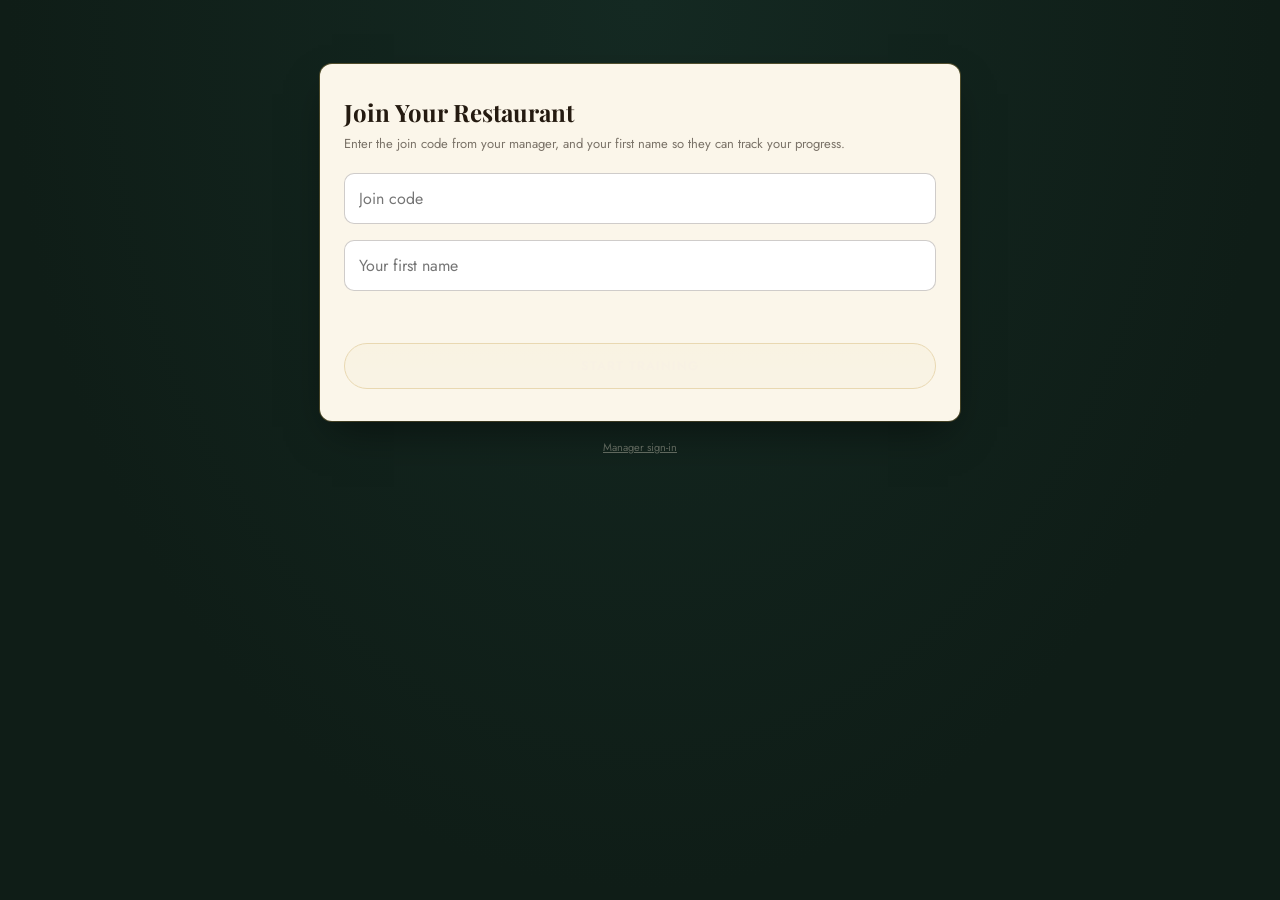
==== index.html @ 8bf5878a "Password reset flow + guide update Co-Authored-By: Claude Opus 5 <noreply@anthropic.com>" ====
<!DOCTYPE html>
<html lang="en">
<head>
<meta charset="UTF-8">
<meta name="viewport" content="width=device-width, initial-scale=1, viewport-fit=cover">
<meta name="apple-mobile-web-app-capable" content="yes">
<meta name="apple-mobile-web-app-status-bar-style" content="black-translucent">
<meta name="theme-color" content="#0f1d17">
<title>Bar Exam — Restaurant Training</title>
<link rel="stylesheet" href="css/app.css">
</head>
<body>

<div class="wrap">

  <!-- ============ JOIN ============ -->
  <div class="screen" id="screenJoin">
    <div style="padding-top:40px;">
      <div class="name-card">
        <h2>Join Your Restaurant</h2>
        <p>Enter the join code from your manager, and your first name so they can track your progress.</p>
        <div class="name-input-wrap">
          <input type="text" id="joinCodeInput" placeholder="Join code" maxlength="12" autocomplete="off" autocapitalize="characters" spellcheck="false">
        </div>
        <div class="name-input-wrap">
          <input type="text" id="joinNameInput" placeholder="Your first name" maxlength="30" autocomplete="off" autocapitalize="words">
        </div>
        <p class="mgr-err" id="joinErr" style="text-align:left;"></p>
        <button class="primary" id="joinBtn" style="width:100%;" disabled>Start Training</button>
      </div>
      <footer class="note" style="margin-top:18px;"><a href="#" id="mgrJoinTrigger" style="color:inherit;">Manager sign-in</a></footer>
    </div>
  </div>

  <!-- ============ PACK SELECT ============ -->
  <div class="screen" id="screenPacks">
    <header class="top">
      <p class="eyebrow">Staff Training</p>
      <h1>Pick Your Station</h1>
      <p class="sub" id="packsSub"></p>
    </header>
    <div id="offlineNote" style="display:none; margin:14px 0 0; padding:10px 14px; border:1px solid var(--line); border-radius:8px; font-size:12px; color:var(--ink); opacity:0.75; text-align:center;">
      Offline — showing content saved on this device. It may be out of date.
    </div>
    <hr class="deck-rule">
    <div id="packList"></div>
    <footer class="note" style="cursor:pointer;" id="mgrTrigger">Manager sign-in</footer>
    <footer class="note" style="margin-top:10px;"><a href="#" id="switchBtn" style="color:inherit;">Switch restaurant</a></footer>
  </div>

  <!-- ============ LEVEL SELECT ============ -->
  <div class="screen" id="screenLevels">
    <div class="quiz-top">
      <button class="back-btn" id="levelsBackBtn" aria-label="Back to packs">&#8592;</button>
      <div class="level-name" id="playerNameDisplay"></div>
      <div style="width:38px;"></div>
    </div>
    <header class="top">
      <p class="eyebrow" id="levelSelectEyebrow">Bar Exam</p>
      <h1 id="levelSelectTitle">Classic Cocktails</h1>
    </header>
    <hr class="deck-rule">
    <div id="levelList"></div>
  </div>

  <!-- ============ QUIZ SCREEN ============ -->
  <div class="screen" id="screenQuiz">
    <div class="quiz-top">
      <button class="back-btn" id="backBtn" aria-label="Back to levels">&#8592;</button>
      <div class="level-name" id="quizLevelName"></div>
      <div class="lives" id="livesDisplay"></div>
    </div>
    <div class="round-row">
      <span>Round <span id="roundNum">1</span> / <span id="roundTotal">8</span></span>
      <span id="scoreDisplay">Score: 0</span>
    </div>
    <div class="track"><div class="fill" id="roundFill"></div></div>

    <div class="quiz-card" id="quizCard"></div>
    <div id="answerArea"></div>

    <div id="feedbackZone"></div>
  </div>

  <!-- ============ LEVEL COMPLETE ============ -->
  <div class="screen" id="screenComplete">
    <div class="result-card">
      <h2>Level Complete</h2>
      <div class="stars" id="completeStars">★ ★ ★</div>
      <p id="completeText"></p>
      <div class="result-actions">
        <button class="ghost" id="completeToLevels">Level Select</button>
        <button class="primary" id="completeNext">Next Level</button>
      </div>
    </div>
  </div>

  <!-- ============ LEVEL FAILED ============ -->
  <div class="screen" id="screenFailed">
    <div class="result-card">
      <h2>Out of Lives</h2>
      <p>That round got away from you. Give the level another go.</p>
      <div class="result-actions">
        <button class="ghost" id="failedToLevels">Level Select</button>
        <button class="primary" id="failedRetry">Retry Level</button>
      </div>
    </div>
  </div>

  <!-- ============ MANAGER MODE ============ -->
  <div class="screen" id="screenManager">
    <div id="mgr-login-screen">
      <p class="eyebrow" style="color:var(--brass);">Manager Access</p>
      <h1 id="mgrAuthTitle" style="font-family:'Playfair Display',serif; font-size:24px; margin:0 0 6px;">Manager Sign-In</h1>
      <input type="email" id="mgrEmailInput" placeholder="Email" autocomplete="username" spellcheck="false">
      <input type="password" id="mgrPassInput" placeholder="Password" autocomplete="current-password">
      <p class="mgr-err" id="mgrLoginErr"></p>
      <p class="ed-note" id="mgrAuthNote" style="max-width:300px; margin:0 auto;"></p>
      <button class="primary" id="mgrLoginBtn" style="margin-top:12px;">Sign In</button>
      <br><br>
      <a href="#" id="mgrAuthToggle" style="font-size:12.5px; color:var(--brass-bright, var(--brass));">New here? Set up your restaurant</a>
      <br>
      <a href="#" id="mgrForgotLink" style="font-size:12.5px; color:var(--brass-bright, var(--brass));">Forgot password?</a>
      <br><br>
      <button class="ghost" id="mgrBackBtn">← Back</button>
    </div>
    <div id="mgr-forgot-screen" style="display:none; text-align:center; padding:30px 0;">
      <p class="eyebrow" style="color:var(--brass);">Manager Access</p>
      <h1 style="font-family:'Playfair Display',serif; font-size:24px; margin:0 0 6px;">Reset Password</h1>
      <p class="ed-note" style="max-width:300px; margin:6px auto 0;">Enter your account email and we'll send a reset link.</p>
      <input type="email" id="mgrForgotEmail" placeholder="Email" autocomplete="username" spellcheck="false" style="max-width:280px; margin:14px auto 0; display:block; text-align:center; background:rgba(243,234,217,0.06); border:1px solid var(--line); color:var(--ink); font-family:'Jost',sans-serif; border-radius:8px; padding:10px 11px; font-size:13.5px; width:100%;">
      <p class="mgr-err" id="mgrForgotErr"></p>
      <p class="ed-note" id="mgrForgotNote" style="max-width:300px; margin:0 auto;"></p>
      <button class="primary" id="mgrForgotBtn" style="margin-top:12px;">Send Reset Link</button>
      <br><br>
      <button class="ghost" id="mgrForgotBackBtn">← Back to sign-in</button>
    </div>
    <div id="mgr-reset-screen" style="display:none; text-align:center; padding:30px 0;">
      <p class="eyebrow" style="color:var(--brass);">Almost Done</p>
      <h1 style="font-family:'Playfair Display',serif; font-size:24px; margin:0 0 6px;">Set a New Password</h1>
      <input type="password" id="mgrResetPass" placeholder="New password (8+ characters)" autocomplete="new-password" style="max-width:280px; margin:14px auto 0; display:block; text-align:center; background:rgba(243,234,217,0.06); border:1px solid var(--line); color:var(--ink); font-family:'Jost',sans-serif; border-radius:8px; padding:10px 11px; font-size:13.5px; width:100%;">
      <p class="mgr-err" id="mgrResetErr"></p>
      <button class="primary" id="mgrResetBtn" style="margin-top:12px;">Save Password</button>
    </div>
    <div id="mgr-create-screen" style="display:none; text-align:center; padding:30px 0;">
      <p class="eyebrow" style="color:var(--brass);">One Last Step</p>
      <h1 style="font-family:'Playfair Display',serif; font-size:24px; margin:0 0 6px;">Name Your Restaurant</h1>
      <p class="ed-note" style="max-width:300px; margin:6px auto 0;">This is what your staff will see. You can't change everything later, so spell it right.</p>
      <input type="text" id="mgrRestNameInput" placeholder="Restaurant name" maxlength="60" autocomplete="organization" style="max-width:280px; margin:14px auto 0; display:block; text-align:center; background:rgba(243,234,217,0.06); border:1px solid var(--line); color:var(--ink); font-family:'Jost',sans-serif; border-radius:8px; padding:10px 11px; font-size:13.5px; width:100%;">
      <p class="mgr-err" id="mgrCreateErr"></p>
      <button class="primary" id="mgrCreateBtn" style="margin-top:12px;">Create Restaurant</button>
      <br><br>
      <button class="ghost" id="mgrCreateBackBtn">← Back</button>
    </div>
    <div id="mgr-dashboard" style="display:none;">
      <div class="mgr-top">
        <button class="mgr-back" id="mgrDashBackBtn">&#8592;</button>
        <h2>Manager Mode</h2>
        <button class="ghost" id="mgrRefreshBtn" style="font-size:11px; padding:7px 12px;">Refresh</button>
        <button class="ghost" id="mgrSignOutBtn" style="font-size:11px; padding:7px 12px;">Sign Out</button>
      </div>
      <select id="mgrRestaurantSel" class="mgr-select" style="display:none;"></select>
      <div id="trialBanner" style="display:none;"></div>
      <div class="mgr-tabs">
        <button class="mgr-tab active" data-tab="content">Content</button>
        <button class="mgr-tab" data-tab="players">Players</button>
        <button class="mgr-tab" data-tab="recent">Recent</button>
        <button class="mgr-tab" data-tab="setup">Setup</button>
      </div>
      <div id="mgrContent"></div>
    </div>
  </div>

</div>

<script>window.PACKS = [];</script>
<!-- Data files load only as TEMPLATE material for the manager editor's
     "New from template"; live content comes from the database. -->
<script src="js/data/bar.js"></script>
<script src="js/data/kitchen.js"></script>
<script>window.TEMPLATES = window.PACKS; window.PACKS = [];</script>
<script src="js/vendor/qrcode-generator.js"></script>
<script src="js/config.js"></script>
<script src="js/app.js"></script>
<script src="js/loader.js"></script>

</body>
</html>
---- css/app.css ----
@import url('https://fonts.googleapis.com/css2?family=Playfair+Display:ital,wght@0,500;0,700;1,500&family=Jost:wght@400;500;600&display=swap');

:root{
  --ink:#f3ead9;
  --bg-deep:#0f1d17;
  --bg-deep-2:#142922;
  --brass:#c8a24a;
  --brass-bright:#e6c878;
  --copper:#b3673f;
  --line: rgba(200,162,74,0.35);
  --card-back: #fbf6ea;
  --card-back-ink:#241a10;
  --good:#6fbf73;
  --bad:#df6a6a;
}

*{box-sizing:border-box; -webkit-tap-highlight-color:transparent;}
html,body{margin:0;height:100%;}
body{
  background: radial-gradient(ellipse at top, var(--bg-deep-2), var(--bg-deep) 70%);
  color:var(--ink);
  font-family:'Jost', sans-serif;
  min-height:100vh; min-height:100dvh;
  display:flex; flex-direction:column; align-items:center;
  padding:calc(24px + env(safe-area-inset-top)) 18px calc(24px + env(safe-area-inset-bottom));
  overscroll-behavior-y:none;
}

.wrap{ width:100%; max-width:640px; }
.screen{ display:none; }
.screen.active{ display:block; }

header.top{ text-align:center; margin-bottom:18px; }
.eyebrow{ letter-spacing:0.32em; text-transform:uppercase; font-size:11px; color:var(--brass); margin:0 0 10px; }
h1{ font-family:'Playfair Display', serif; font-weight:700; font-size:clamp(26px,6vw,38px); margin:0 0 6px; }
.sub{ font-size:13px; color:rgba(243,234,217,0.6); margin:0; }

.deck-rule{ border:none; height:1px; background:linear-gradient(90deg, transparent, var(--line), transparent); margin:18px 0 24px; }

/* ---- Pack + level tiles (shared look) ---- */
.level-tile{
  display:flex; align-items:center; gap:14px;
  padding:16px 18px; border-radius:12px;
  border:1px solid var(--line);
  background:rgba(243,234,217,0.03);
  margin-bottom:12px;
  cursor:pointer;
  transition: background .2s, border-color .2s, transform .15s;
}
.level-tile:hover{ background:rgba(200,162,74,0.08); }
.level-tile:active{ transform: scale(0.99); }
.level-num{
  width:44px; height:44px; border-radius:50%;
  display:flex; align-items:center; justify-content:center;
  font-family:'Playfair Display', serif; font-weight:700; font-size:18px;
  border:1px solid var(--brass); color:var(--brass-bright); flex-shrink:0;
}
.level-info{ flex:1; min-width:0; }
.level-title{ font-family:'Playfair Display', serif; font-weight:600; font-size:16.5px; margin:0 0 2px; }
.level-desc{ font-size:12px; color:rgba(243,234,217,0.6); margin:0; line-height:1.45; }
.level-meta{ font-size:11px; color:var(--brass-bright); margin-top:6px; letter-spacing:0.03em; }
.pack-icon{ font-size:22px; width:44px; height:44px; border-radius:50%; border:1px solid var(--brass); display:flex; align-items:center; justify-content:center; flex-shrink:0; }
.sample-tag{ display:inline-block; font-size:9.5px; letter-spacing:0.12em; text-transform:uppercase; color:var(--copper); border:1px solid var(--copper); border-radius:4px; padding:1px 6px; margin-left:6px; vertical-align:middle; }

/* ---- Quiz header ---- */
.quiz-top{
  display:flex; align-items:center; justify-content:space-between;
  margin-bottom:14px; gap:10px;
}
.back-btn{
  background:none; border:1px solid var(--line); color:var(--ink);
  width:38px; height:38px; border-radius:50%; font-size:15px;
  display:flex; align-items:center; justify-content:center; cursor:pointer; flex-shrink:0;
}
.quiz-top .level-name{ font-family:'Playfair Display', serif; font-size:16px; font-weight:600; text-align:center; flex:1; }
.lives{ display:flex; gap:4px; font-size:16px; flex-shrink:0; min-width:fit-content; }
.life{ color:var(--brass-bright); }
.life.lost{ color:rgba(243,234,217,0.15); }

.round-row{ display:flex; justify-content:space-between; font-size:11.5px; color:rgba(243,234,217,0.6); margin-bottom:8px; letter-spacing:0.03em; }
.track{ height:2px; background:rgba(243,234,217,0.12); border-radius:2px; overflow:hidden; margin-bottom:22px; }
.fill{ height:100%; background:linear-gradient(90deg, var(--copper), var(--brass-bright)); transition:width .35s ease; }

/* ---- Quiz card ---- */
.quiz-card{
  background:var(--card-back); color:var(--card-back-ink);
  border-radius:10px; padding:24px 22px;
  box-shadow:0 18px 40px -12px rgba(0,0,0,0.5), 0 0 0 1px var(--line);
  margin-bottom:18px;
}
.quiz-card h2{
  font-family:'Playfair Display', serif; font-weight:700; font-size:23px; margin:0 0 14px;
  border-bottom:1px solid rgba(36,26,16,0.15); padding-bottom:10px;
}
.qc-section{ margin-bottom:14px; }
.qc-section:last-child{ margin-bottom:0; }
.qc-label{ font-size:10.5px; letter-spacing:0.18em; text-transform:uppercase; color:var(--copper); font-weight:600; margin-bottom:6px; }
ul.qc-ingredients{ list-style:none; margin:0; padding:0; }
ul.qc-ingredients li{ font-size:14.5px; line-height:1.65; padding:2px 0; }
.qc-text{ font-size:14px; line-height:1.55; margin:0; }
.blank{ display:inline-block; min-width:58px; border-bottom:2px dashed var(--copper); color:var(--copper); font-weight:600; text-align:center; padding:0 2px; }

/* ---- Answer area: multiple choice ---- */
.question-prompt{ font-size:13px; color:rgba(243,234,217,0.75); margin:0 0 10px; text-align:center; }
.group-label{ font-size:11.5px; letter-spacing:0.1em; text-transform:uppercase; color:var(--brass); margin:14px 0 8px; text-align:center; }
.options-grid{ display:grid; grid-template-columns:1fr 1fr; gap:10px; }
@media (max-width:420px){ .options-grid{ grid-template-columns:1fr; } }
.option-btn{
  font-family:'Jost', sans-serif; font-size:13.5px; text-align:left;
  border:1px solid var(--line); background:rgba(243,234,217,0.03); color:var(--ink);
  padding:13px 14px; border-radius:10px; cursor:pointer; line-height:1.3;
  transition: background .15s, border-color .15s, transform .1s;
}
.option-btn:hover:not([disabled]){ background:rgba(200,162,74,0.12); border-color:var(--brass); }
.option-btn:active:not([disabled]){ transform:scale(0.97); }
.option-btn.selected{ border-color:var(--brass-bright); background:rgba(200,162,74,0.16); }
.option-btn.correct{ background:rgba(111,191,115,0.18); border-color:var(--good); color:#dff5e0; }
.option-btn.wrong{ background:rgba(223,106,106,0.18); border-color:var(--bad); color:#fbdcdc; }
.option-btn[disabled]{ cursor:default; }

.submit-row{ margin-top:18px; display:flex; justify-content:center; }

/* ---- Buttons (shared) ---- */
button.primary{
  font-family:'Jost', sans-serif; font-weight:600; letter-spacing:0.08em; text-transform:uppercase;
  font-size:12.5px; padding:13px 28px; border-radius:999px; cursor:pointer;
  border:1px solid var(--brass);
  background:linear-gradient(180deg, rgba(230,200,120,0.18), rgba(200,162,74,0.09));
  color:var(--ink);
}
button.primary:disabled{ opacity:0.35; cursor:not-allowed; }
button.primary:active{ transform:scale(0.97); }
button.ghost{
  font-family:'Jost', sans-serif; font-size:12.5px; padding:11px 22px; border-radius:999px;
  border:1px solid var(--line); background:rgba(243,234,217,0.03); color:var(--ink); cursor:pointer;
}

/* ---- Feedback ---- */
.feedback{ margin-top:16px; padding:14px 16px; border-radius:10px; font-size:13.5px; line-height:1.5; }
.feedback.good{ background:rgba(111,191,115,0.12); border:1px solid rgba(111,191,115,0.4); }
.feedback.bad{ background:rgba(223,106,106,0.12); border:1px solid rgba(223,106,106,0.4); }
.feedback strong{ display:block; margin-bottom:3px; font-family:'Playfair Display', serif; font-size:15px; }
.tap-hint{ font-size:11px; color:rgba(243,234,217,0.5); margin:10px 0 0; text-align:center; letter-spacing:0.03em; }

/* ---- Complete / Failed ---- */
.result-card{
  text-align:center; padding:40px 24px; background:var(--card-back); color:var(--card-back-ink);
  border-radius:10px; box-shadow:0 18px 40px -12px rgba(0,0,0,0.5), 0 0 0 1px var(--line);
}
.result-card h2{ font-family:'Playfair Display', serif; font-size:26px; margin:0 0 8px; }
.result-card p{ font-size:13.5px; color:rgba(36,26,16,0.65); margin:0 0 18px; }
.stars{ font-size:30px; letter-spacing:6px; margin-bottom:18px; color:#d8d0c0; }
.stars span.lit{ color:var(--copper); }
.result-actions{ display:flex; gap:10px; justify-content:center; flex-wrap:wrap; }
.result-card button.primary{ border-color:var(--copper); background:linear-gradient(180deg, rgba(179,103,63,0.18), rgba(179,103,63,0.08)); color:var(--card-back-ink); }
.result-card button.ghost{ color:var(--card-back-ink); border-color:rgba(36,26,16,0.25); background:transparent; }

footer.note{ margin-top:26px; text-align:center; font-size:11px; color:rgba(243,234,217,0.35); cursor:default; }

/* ---- Name screen ---- */
.name-card{ background:var(--card-back); color:var(--card-back-ink); border-radius:12px; padding:32px 24px; box-shadow:0 18px 40px -12px rgba(0,0,0,0.5), 0 0 0 1px var(--line); }
.name-card h2{ font-family:'Playfair Display', serif; font-size:24px; margin:0 0 6px; }
.name-card p{ font-size:13px; color:rgba(36,26,16,0.6); margin:0 0 20px; }
.name-input-wrap{ margin-bottom:16px; }
.name-input-wrap input{ font-size:16px; padding:13px 14px; border-radius:10px; border:1px solid rgba(36,26,16,0.22); width:100%; font-family:'Jost',sans-serif; color:var(--card-back-ink); background:#fff; }
.name-input-wrap input:focus{ outline:none; border-color:var(--copper); }

/* ---- Manager screen ---- */
.mgr-top{ display:flex; align-items:center; gap:12px; margin-bottom:18px; }
.mgr-top h2{ font-family:'Playfair Display', serif; font-size:22px; margin:0; flex:1; }
.mgr-back{ background:none; border:1px solid var(--line); color:var(--ink); width:36px; height:36px; border-radius:50%; font-size:14px; display:flex; align-items:center; justify-content:center; cursor:pointer; flex-shrink:0; }
.mgr-summary{ display:grid; grid-template-columns:1fr 1fr; gap:10px; margin-bottom:20px; }
.mgr-stat{ background:rgba(243,234,217,0.05); border:1px solid var(--line); border-radius:10px; padding:14px; text-align:center; }
.mgr-stat .val{ font-family:'Playfair Display', serif; font-size:26px; color:var(--brass-bright); }
.mgr-stat .lbl{ font-size:11px; color:rgba(243,234,217,0.55); letter-spacing:0.08em; text-transform:uppercase; margin-top:2px; }
.player-card{ background:rgba(243,234,217,0.04); border:1px solid var(--line); border-radius:10px; padding:14px 16px; margin-bottom:10px; cursor:pointer; transition:background .2s; }
.player-card:hover{ background:rgba(200,162,74,0.08); }
.player-name{ font-family:'Playfair Display', serif; font-size:17px; margin:0 0 6px; }
.player-meta{ font-size:12px; color:rgba(243,234,217,0.6); display:flex; gap:14px; flex-wrap:wrap; }
.player-meta span{ display:flex; align-items:center; gap:4px; }
.detail-row{ background:rgba(243,234,217,0.03); border-radius:8px; padding:10px 12px; margin-bottom:8px; font-size:13px; }
.detail-row .dr-level{ color:var(--brass-bright); font-weight:600; margin-bottom:2px; }
.detail-row .dr-meta{ color:rgba(243,234,217,0.6); font-size:12px; }
.mgr-empty{ text-align:center; padding:40px 20px; color:rgba(243,234,217,0.45); font-size:13px; }
.mgr-setup{ background:rgba(200,162,74,0.08); border:1px solid var(--line); border-radius:10px; padding:16px; margin-bottom:18px; font-size:12.5px; line-height:1.6; color:rgba(243,234,217,0.75); }
.mgr-setup strong{ color:var(--brass-bright); display:block; margin-bottom:6px; font-size:13px; }
.mgr-setup code{ background:rgba(243,234,217,0.1); padding:1px 5px; border-radius:4px; font-size:11.5px; }
.mgr-tabs{ display:flex; gap:8px; margin-bottom:16px; }
.mgr-tab{ flex:1; padding:10px; border-radius:8px; border:1px solid var(--line); background:rgba(243,234,217,0.03); color:rgba(243,234,217,0.6); font-family:'Jost',sans-serif; font-size:12px; cursor:pointer; text-align:center; }
.mgr-tab.active{ background:rgba(200,162,74,0.14); border-color:var(--brass); color:var(--brass-bright); }
.mgr-loading{ text-align:center; padding:30px; color:rgba(243,234,217,0.5); font-size:13px; }
#mgr-login-screen{ text-align:center; padding:30px 0; }
#mgr-login-screen input{ max-width:280px; margin:14px auto 0; display:block; text-align:center; background:rgba(243,234,217,0.06); border:1px solid var(--line); color:var(--ink);
  font-family:'Jost', sans-serif; border-radius:8px; padding:10px 11px; font-size:13.5px; width:100%; }
#mgr-login-screen input::placeholder{ color:rgba(243,234,217,0.35); }
.mgr-err{ color:var(--bad); font-size:12px; margin-top:8px; min-height:16px; }
.mgr-select{
  width:100%; margin-bottom:14px; padding:10px 12px; border-radius:8px;
  border:1px solid var(--line); background:var(--bg-deep-2); color:var(--ink);
  font-family:'Jost', sans-serif; font-size:13.5px;
}

/* ---- Trial banner ---- */
.trial-banner{
  display:flex; align-items:center; gap:12px; flex-wrap:wrap;
  border-radius:10px; padding:12px 16px; margin-bottom:16px;
  font-size:13px; line-height:1.5;
}
.trial-banner.ok{ border:1px solid var(--line); background:rgba(200,162,74,0.08); color:var(--ink); }
.trial-banner.ended{ border:1px solid var(--bad); background:rgba(223,106,106,0.1); color:var(--ink); }
.trial-banner .tb-text{ flex:1; min-width:200px; }
.trial-banner a.tb-cta{
  font-family:'Jost',sans-serif; font-weight:600; letter-spacing:0.06em; text-transform:uppercase;
  font-size:11.5px; padding:9px 18px; border-radius:999px; text-decoration:none;
  border:1px solid var(--brass); color:var(--brass-bright); white-space:nowrap;
}
.trial-banner.ended a.tb-cta{ border-color:var(--bad); color:var(--bad); }

/* ---- Content editor ---- */
.mgr-input{
  width:100%; background:rgba(243,234,217,0.06); border:1px solid var(--line);
  color:var(--ink); font-family:'Jost',sans-serif; border-radius:8px;
  padding:9px 11px; font-size:13.5px;
}
.mgr-input:focus{ outline:none; border-color:var(--brass); }
.mgr-input::placeholder{ color:rgba(243,234,217,0.3); }
textarea.mgr-input{ min-height:58px; resize:vertical; }
.ed-label{ font-size:10.5px; letter-spacing:0.14em; text-transform:uppercase; color:var(--brass); margin:18px 0 6px; }
.ed-row{ display:flex; gap:8px; margin-bottom:8px; align-items:flex-start; }
.ed-row .amt{ flex:0 0 110px; }
.ed-row .grow{ flex:1; min-width:0; }
.ed-x{
  background:none; border:1px solid var(--line); color:rgba(243,234,217,0.6);
  width:34px; height:36px; border-radius:8px; cursor:pointer; flex-shrink:0; font-size:13px;
}
.ed-x:hover{ border-color:var(--bad); color:var(--bad); }
.chip-pub{ font-size:10px; letter-spacing:0.1em; text-transform:uppercase; padding:2px 8px; border-radius:999px; vertical-align:middle; }
.chip-pub.live{ color:var(--good); border:1px solid var(--good); }
.chip-pub.draft{ color:rgba(243,234,217,0.5); border:1px solid rgba(243,234,217,0.3); }
.ed-actions{ display:flex; gap:10px; margin:18px 0 6px; flex-wrap:wrap; }
.ed-note{ font-size:12px; color:rgba(243,234,217,0.55); margin:8px 0; line-height:1.5; }
.mini-btn{
  background:none; border:1px solid var(--line); color:var(--ink);
  width:30px; height:30px; border-radius:6px; cursor:pointer; font-size:13px; flex-shrink:0;
}
.mini-btn:disabled{ opacity:0.25; cursor:default; }
.item-row{
  display:flex; align-items:center; gap:8px; padding:10px 12px;
  border:1px solid var(--line); border-radius:8px; margin-bottom:8px;
  background:rgba(243,234,217,0.03);
}
.item-row .ttl{ flex:1; cursor:pointer; min-width:0; overflow:hidden; text-overflow:ellipsis; white-space:nowrap; }
.item-row .ttl:hover{ color:var(--brass-bright); }
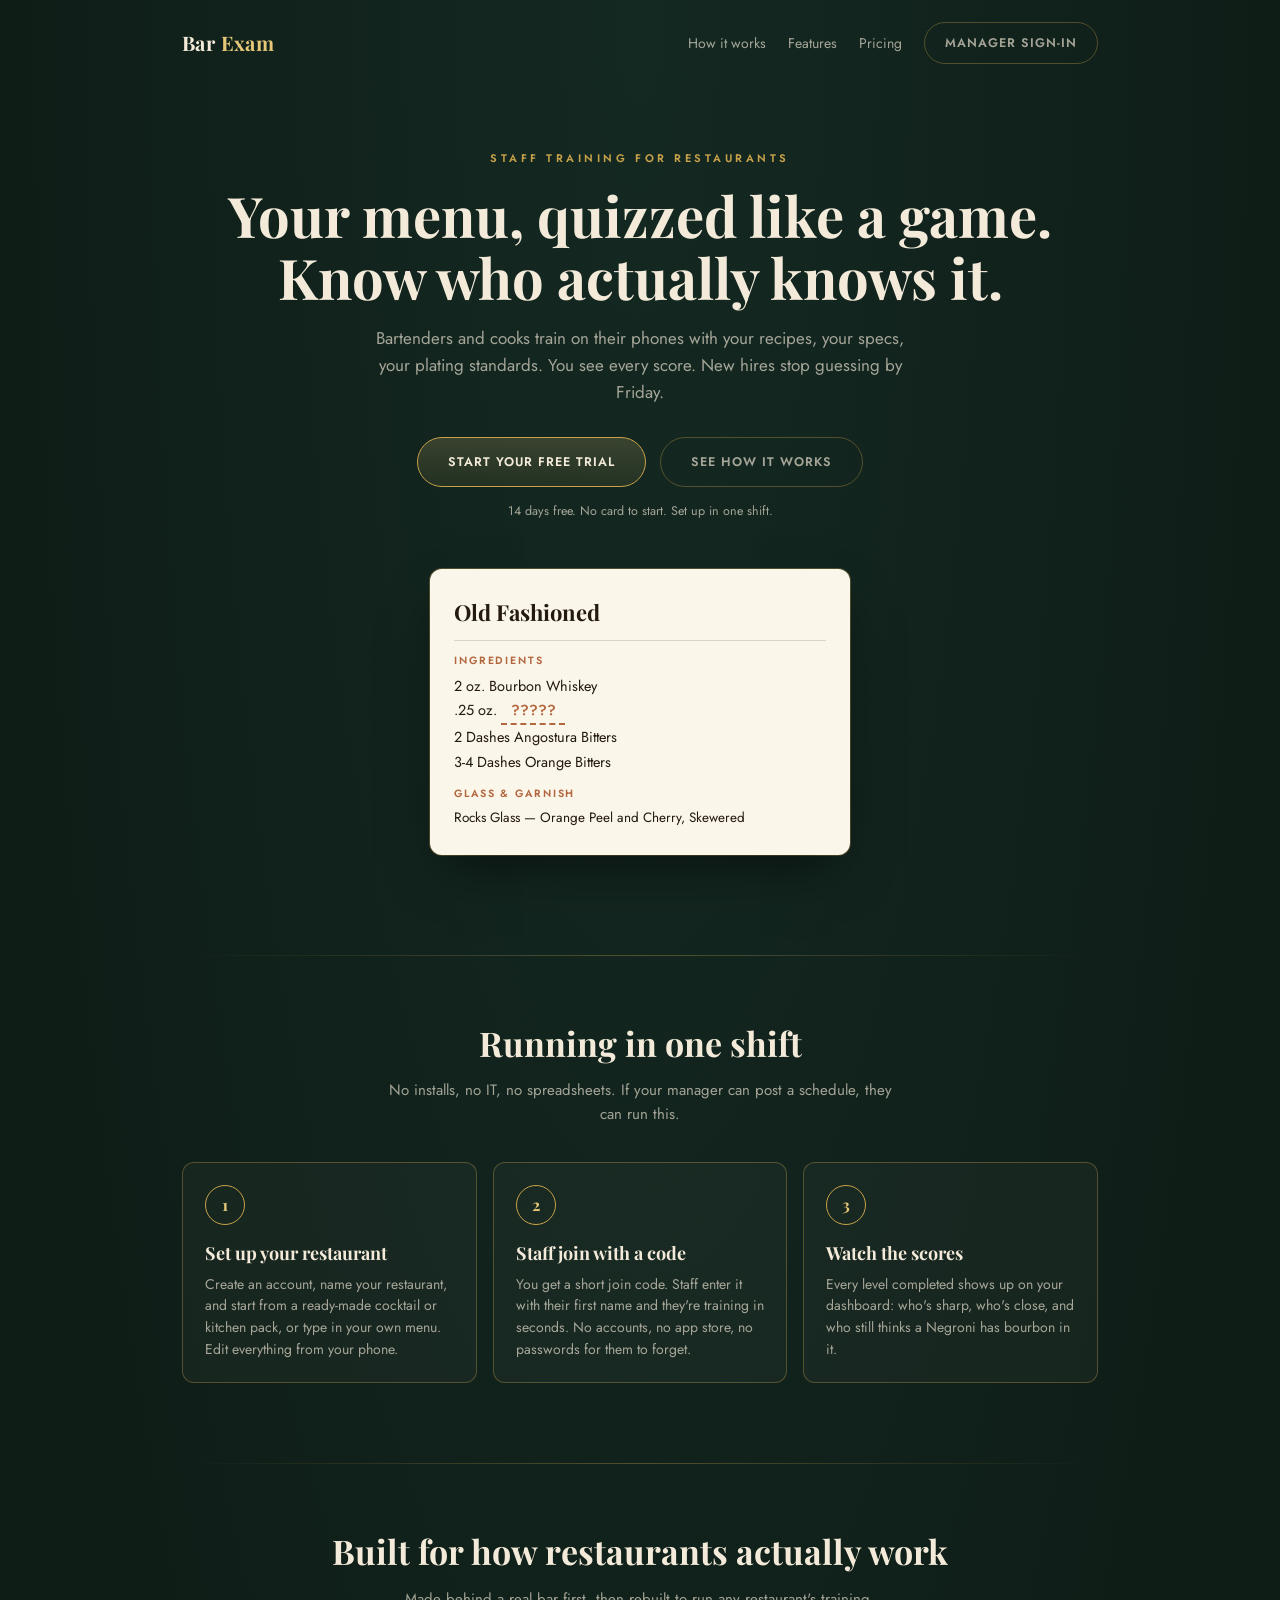
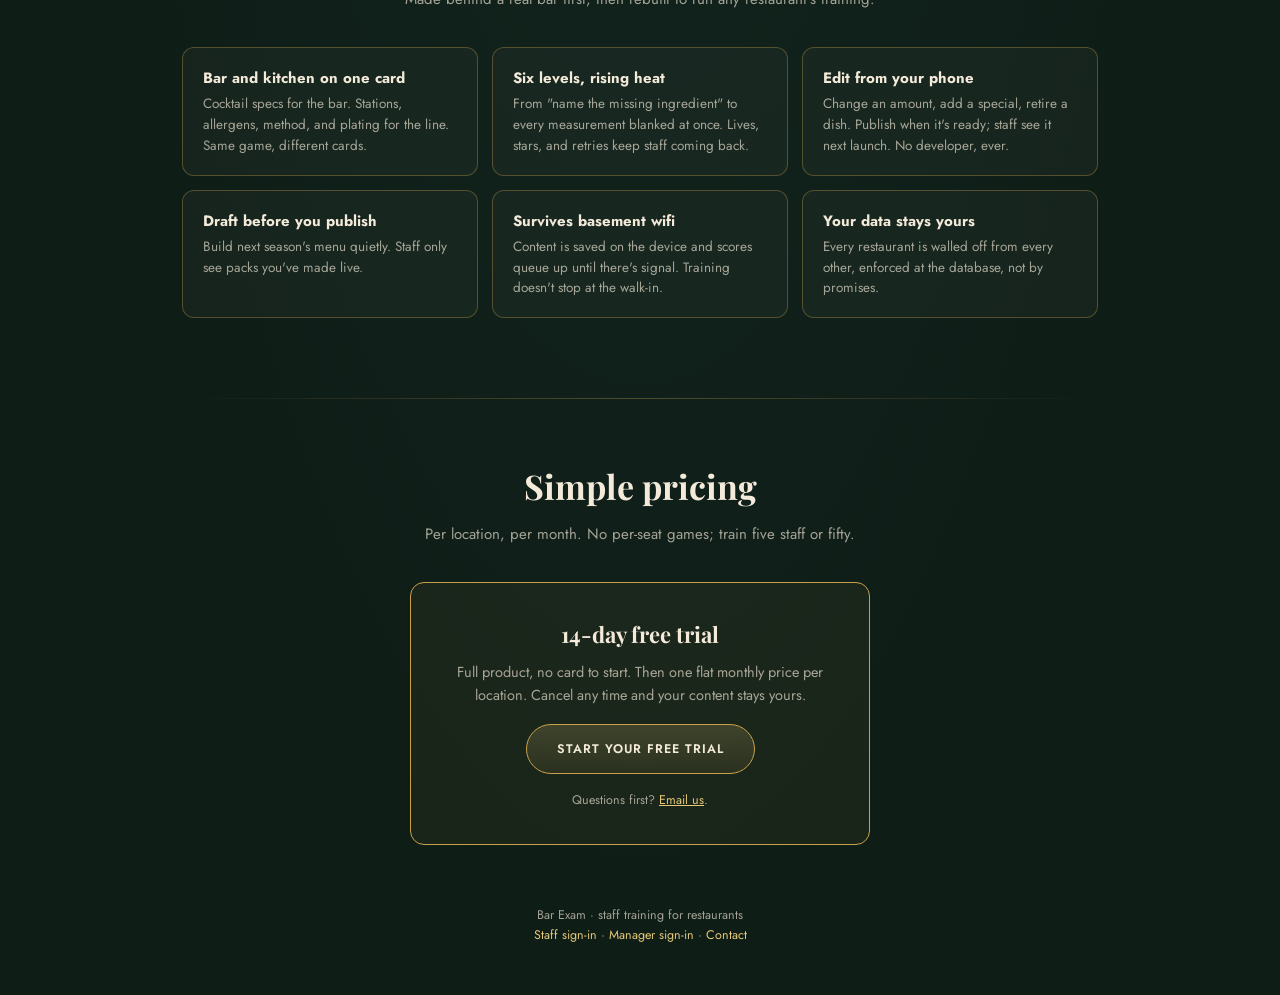
==== commit 8405c845: "Onboarding funnel rework: landing at root, app at app.html, guided first run Co-Authored-By: Claude " ====
--- a/index.html
+++ b/index.html
@@ -2,187 +2,240 @@
 <html lang="en">
 <head>
 <meta charset="UTF-8">
-<meta name="viewport" content="width=device-width, initial-scale=1, viewport-fit=cover">
-<meta name="apple-mobile-web-app-capable" content="yes">
-<meta name="apple-mobile-web-app-status-bar-style" content="black-translucent">
+<meta name="viewport" content="width=device-width, initial-scale=1">
+<meta name="description" content="Staff training for restaurants. Your menu, your recipes, quizzed like a game. Bartenders and cooks train on their phones; managers see who actually knows the menu.">
 <meta name="theme-color" content="#0f1d17">
-<title>Bar Exam — Restaurant Training</title>
-<link rel="stylesheet" href="css/app.css">
+<link rel="icon" type="image/png" sizes="32x32" href="icons/favicon-32.png">
+<link rel="icon" href="icons/favicon.ico" sizes="any">
+<link rel="apple-touch-icon" href="icons/apple-touch-icon.png">
+<title>Bar Exam — Staff Training for Restaurants</title>
+<script>
+// The app used to live at this URL. Old staff QRs (?join=), owner links
+// (#manager/#signup), and password-reset emails (#access_token) must
+// keep working: forward them to the app with everything intact.
+(function(){
+  var h = location.hash, q = location.search;
+  var appIntent = q.indexOf('join=') !== -1 ||
+    h.indexOf('#manager') === 0 || h.indexOf('#signup') === 0 ||
+    h.indexOf('access_token') !== -1 || h.indexOf('error_description') !== -1;
+  if(appIntent) location.replace('app.html' + q + h);
+})();
+</script>
+<style>
+  @font-face{font-family:'Playfair Display';font-style:normal;font-weight:500 800;font-display:swap;src:url('fonts/playfair-display.woff2') format('woff2');}
+@font-face{font-family:'Jost';font-style:normal;font-weight:100 900;font-display:swap;src:url('fonts/jost.woff2') format('woff2');}
+
+  :root{
+    --ink:#f3ead9;
+    --ink-soft:rgba(243,234,217,0.65);
+    --bg-deep:#0f1d17;
+    --bg-deep-2:#142922;
+    --brass:#c8a24a;
+    --brass-bright:#e6c878;
+    --copper:#b3673f;
+    --line:rgba(200,162,74,0.35);
+    --card-back:#fbf6ea;
+    --card-back-ink:#241a10;
+  }
+  *{box-sizing:border-box;}
+  html{scroll-behavior:smooth;}
+  @media (prefers-reduced-motion: reduce){ html{scroll-behavior:auto;} }
+  body{
+    margin:0;
+    background:radial-gradient(ellipse at top, var(--bg-deep-2), var(--bg-deep) 70%);
+    color:var(--ink);
+    font-family:'Jost','Avenir Next','Segoe UI',system-ui,sans-serif;
+    line-height:1.6;
+  }
+  .wrap{max-width:960px; margin:0 auto; padding:0 22px;}
+
+  /* nav */
+  nav{display:flex; align-items:center; justify-content:space-between; padding:22px 0;}
+  .brand{
+    font-family:'Playfair Display',Georgia,serif; font-weight:700; font-size:20px;
+    color:var(--ink); text-decoration:none; letter-spacing:0.02em;
+  }
+  .brand span{color:var(--brass-bright);}
+  nav .links{display:flex; gap:22px; align-items:center;}
+  nav a{color:var(--ink-soft); text-decoration:none; font-size:14px;}
+  nav a:hover{color:var(--brass-bright);}
+  a:focus-visible, .btn:focus-visible{outline:2px solid var(--brass); outline-offset:2px;}
+
+  .btn{
+    display:inline-block; font-weight:600; letter-spacing:0.08em; text-transform:uppercase;
+    font-size:12.5px; padding:14px 30px; border-radius:999px; text-decoration:none; cursor:pointer;
+    border:1px solid var(--brass);
+    background:linear-gradient(180deg, rgba(230,200,120,0.18), rgba(200,162,74,0.09));
+    color:var(--ink);
+  }
+  .btn:hover{background:rgba(200,162,74,0.2);}
+  .btn.ghost{background:none; border-color:var(--line); color:var(--ink-soft);}
+
+  /* hero */
+  header.hero{text-align:center; padding:64px 0 40px;}
+  .eyebrow{letter-spacing:0.32em; text-transform:uppercase; font-size:11px; color:var(--brass); margin:0 0 16px; font-weight:600;}
+  h1{
+    font-family:'Playfair Display',Georgia,serif; font-weight:700;
+    font-size:clamp(34px,6.5vw,56px); margin:0 0 16px; line-height:1.12; text-wrap:balance;
+  }
+  .sub{font-size:17px; color:var(--ink-soft); max-width:54ch; margin:0 auto 30px;}
+  .hero-ctas{display:flex; gap:14px; justify-content:center; flex-wrap:wrap;}
+  .hero-note{font-size:12.5px; color:var(--ink-soft); margin-top:14px;}
+
+  /* recipe card demo */
+  .democard{
+    background:var(--card-back); color:var(--card-back-ink);
+    border-radius:12px; padding:26px 24px; max-width:420px; margin:48px auto 0;
+    box-shadow:0 24px 50px -16px rgba(0,0,0,0.55), 0 0 0 1px var(--line);
+    text-align:left;
+  }
+  .democard h3{
+    font-family:'Playfair Display',Georgia,serif; font-weight:700; font-size:22px;
+    margin:0 0 12px; border-bottom:1px solid rgba(36,26,16,0.15); padding-bottom:10px;
+  }
+  .democard .lbl{font-size:10.5px; letter-spacing:0.18em; text-transform:uppercase; color:var(--copper); font-weight:600; margin:12px 0 4px;}
+  .democard ul{list-style:none; margin:0; padding:0; font-size:14.5px; line-height:1.7;}
+  .blank{display:inline-block; min-width:64px; border-bottom:2px dashed var(--copper); color:var(--copper); font-weight:600; text-align:center;}
+  .democard p{font-size:13.5px; margin:4px 0 0;}
+
+  hr.rule{border:none; height:1px; background:linear-gradient(90deg,transparent,var(--line),transparent); margin:60px 0;}
+
+  section{padding:0 0 20px;}
+  h2{
+    font-family:'Playfair Display',Georgia,serif; font-weight:700;
+    font-size:clamp(24px,4vw,34px); margin:0 0 8px; text-align:center; text-wrap:balance;
+  }
+  .sec-sub{text-align:center; color:var(--ink-soft); font-size:15px; max-width:56ch; margin:0 auto 36px;}
+
+  /* how it works */
+  .steps{display:grid; grid-template-columns:repeat(auto-fit,minmax(240px,1fr)); gap:16px;}
+  .step{
+    border:1px solid var(--line); border-radius:12px; padding:22px;
+    background:rgba(243,234,217,0.03);
+  }
+  .step .n{
+    width:40px; height:40px; border-radius:50%; display:flex; align-items:center; justify-content:center;
+    font-family:'Playfair Display',Georgia,serif; font-weight:700; font-size:16px;
+    border:1px solid var(--brass); color:var(--brass-bright); margin-bottom:14px;
+  }
+  .step h3{font-family:'Playfair Display',Georgia,serif; font-size:18px; margin:0 0 6px;}
+  .step p{font-size:14px; color:var(--ink-soft); margin:0; line-height:1.55;}
+
+  /* features */
+  .feats{display:grid; grid-template-columns:repeat(auto-fit,minmax(260px,1fr)); gap:14px;}
+  .feat{border:1px solid var(--line); border-radius:12px; padding:18px 20px; background:rgba(243,234,217,0.03);}
+  .feat strong{display:block; margin-bottom:4px; font-size:15px;}
+  .feat p{font-size:13.5px; color:var(--ink-soft); margin:0; line-height:1.55;}
+
+  /* pricing */
+  .price-card{
+    max-width:460px; margin:0 auto; text-align:center;
+    border:1px solid var(--brass); border-radius:14px; padding:34px 28px;
+    background:rgba(200,162,74,0.06);
+  }
+  .price-card h3{font-family:'Playfair Display',Georgia,serif; font-size:22px; margin:0 0 8px;}
+  .price-card p{font-size:14.5px; color:var(--ink-soft); margin:0 0 18px;}
+
+  footer{
+    text-align:center; padding:40px 0 50px; font-size:12.5px; color:var(--ink-soft);
+  }
+  footer a{color:var(--brass-bright); text-decoration:none;}
+</style>
 </head>
 <body>
-
 <div class="wrap">
 
-  <!-- ============ JOIN ============ -->
-  <div class="screen" id="screenJoin">
-    <div style="padding-top:40px;">
-      <div class="name-card">
-        <h2>Join Your Restaurant</h2>
-        <p>Enter the join code from your manager, and your first name so they can track your progress.</p>
-        <div class="name-input-wrap">
-          <input type="text" id="joinCodeInput" placeholder="Join code" maxlength="12" autocomplete="off" autocapitalize="characters" spellcheck="false">
-        </div>
-        <div class="name-input-wrap">
-          <input type="text" id="joinNameInput" placeholder="Your first name" maxlength="30" autocomplete="off" autocapitalize="words">
-        </div>
-        <p class="mgr-err" id="joinErr" style="text-align:left;"></p>
-        <button class="primary" id="joinBtn" style="width:100%;" disabled>Start Training</button>
+  <nav>
+    <a class="brand" href="#">Bar <span>Exam</span></a>
+    <div class="links">
+      <a href="#how">How it works</a>
+      <a href="#features">Features</a>
+      <a href="#pricing">Pricing</a>
+      <a class="btn ghost" style="padding:10px 20px;" href="app.html#manager">Manager sign-in</a>
+    </div>
+  </nav>
+
+  <header class="hero">
+    <p class="eyebrow">Staff Training for Restaurants</p>
+    <h1>Your menu, quizzed like a game.<br>Know who actually knows it.</h1>
+    <p class="sub">Bartenders and cooks train on their phones with your recipes, your specs, your plating standards. You see every score. New hires stop guessing by Friday.</p>
+    <div class="hero-ctas">
+      <a class="btn" href="app.html#signup">Start your free trial</a>
+      <a class="btn ghost" href="#how">See how it works</a>
+    </div>
+    <p class="hero-note">14 days free. No card to start. Set up in one shift.</p>
+
+    <div class="democard" aria-label="Example quiz card">
+      <h3>Old Fashioned</h3>
+      <p class="lbl">Ingredients</p>
+      <ul>
+        <li>2 oz. Bourbon Whiskey</li>
+        <li>.25 oz. <span class="blank">?????</span></li>
+        <li>2 Dashes Angostura Bitters</li>
+        <li>3-4 Dashes Orange Bitters</li>
+      </ul>
+      <p class="lbl">Glass &amp; Garnish</p>
+      <p>Rocks Glass — Orange Peel and Cherry, Skewered</p>
+    </div>
+  </header>
+
+  <hr class="rule">
+
+  <section id="how">
+    <h2>Running in one shift</h2>
+    <p class="sec-sub">No installs, no IT, no spreadsheets. If your manager can post a schedule, they can run this.</p>
+    <div class="steps">
+      <div class="step">
+        <div class="n">1</div>
+        <h3>Set up your restaurant</h3>
+        <p>Create an account, name your restaurant, and start from a ready-made cocktail or kitchen pack, or type in your own menu. Edit everything from your phone.</p>
       </div>
-      <footer class="note" style="margin-top:18px;"><a href="#" id="mgrJoinTrigger" style="color:inherit;">Manager sign-in</a></footer>
-    </div>
-  </div>
-
-  <!-- ============ PACK SELECT ============ -->
-  <div class="screen" id="screenPacks">
-    <header class="top">
-      <p class="eyebrow">Staff Training</p>
-      <h1>Pick Your Station</h1>
-      <p class="sub" id="packsSub"></p>
-    </header>
-    <div id="offlineNote" style="display:none; margin:14px 0 0; padding:10px 14px; border:1px solid var(--line); border-radius:8px; font-size:12px; color:var(--ink); opacity:0.75; text-align:center;">
-      Offline — showing content saved on this device. It may be out of date.
-    </div>
-    <hr class="deck-rule">
-    <div id="packList"></div>
-    <footer class="note" style="cursor:pointer;" id="mgrTrigger">Manager sign-in</footer>
-    <footer class="note" style="margin-top:10px;"><a href="#" id="switchBtn" style="color:inherit;">Switch restaurant</a></footer>
-  </div>
-
-  <!-- ============ LEVEL SELECT ============ -->
-  <div class="screen" id="screenLevels">
-    <div class="quiz-top">
-      <button class="back-btn" id="levelsBackBtn" aria-label="Back to packs">&#8592;</button>
-      <div class="level-name" id="playerNameDisplay"></div>
-      <div style="width:38px;"></div>
-    </div>
-    <header class="top">
-      <p class="eyebrow" id="levelSelectEyebrow">Bar Exam</p>
-      <h1 id="levelSelectTitle">Classic Cocktails</h1>
-    </header>
-    <hr class="deck-rule">
-    <div id="levelList"></div>
-  </div>
-
-  <!-- ============ QUIZ SCREEN ============ -->
-  <div class="screen" id="screenQuiz">
-    <div class="quiz-top">
-      <button class="back-btn" id="backBtn" aria-label="Back to levels">&#8592;</button>
-      <div class="level-name" id="quizLevelName"></div>
-      <div class="lives" id="livesDisplay"></div>
-    </div>
-    <div class="round-row">
-      <span>Round <span id="roundNum">1</span> / <span id="roundTotal">8</span></span>
-      <span id="scoreDisplay">Score: 0</span>
-    </div>
-    <div class="track"><div class="fill" id="roundFill"></div></div>
-
-    <div class="quiz-card" id="quizCard"></div>
-    <div id="answerArea"></div>
-
-    <div id="feedbackZone"></div>
-  </div>
-
-  <!-- ============ LEVEL COMPLETE ============ -->
-  <div class="screen" id="screenComplete">
-    <div class="result-card">
-      <h2>Level Complete</h2>
-      <div class="stars" id="completeStars">★ ★ ★</div>
-      <p id="completeText"></p>
-      <div class="result-actions">
-        <button class="ghost" id="completeToLevels">Level Select</button>
-        <button class="primary" id="completeNext">Next Level</button>
+      <div class="step">
+        <div class="n">2</div>
+        <h3>Staff join with a code</h3>
+        <p>You get a short join code. Staff enter it with their first name and they're training in seconds. No accounts, no app store, no passwords for them to forget.</p>
       </div>
-    </div>
-  </div>
-
-  <!-- ============ LEVEL FAILED ============ -->
-  <div class="screen" id="screenFailed">
-    <div class="result-card">
-      <h2>Out of Lives</h2>
-      <p>That round got away from you. Give the level another go.</p>
-      <div class="result-actions">
-        <button class="ghost" id="failedToLevels">Level Select</button>
-        <button class="primary" id="failedRetry">Retry Level</button>
+      <div class="step">
+        <div class="n">3</div>
+        <h3>Watch the scores</h3>
+        <p>Every level completed shows up on your dashboard: who's sharp, who's close, and who still thinks a Negroni has bourbon in it.</p>
       </div>
     </div>
-  </div>
-
-  <!-- ============ MANAGER MODE ============ -->
-  <div class="screen" id="screenManager">
-    <div id="mgr-login-screen">
-      <p class="eyebrow" style="color:var(--brass);">Manager Access</p>
-      <h1 id="mgrAuthTitle" style="font-family:'Playfair Display',serif; font-size:24px; margin:0 0 6px;">Manager Sign-In</h1>
-      <input type="email" id="mgrEmailInput" placeholder="Email" autocomplete="username" spellcheck="false">
-      <input type="password" id="mgrPassInput" placeholder="Password" autocomplete="current-password">
-      <p class="mgr-err" id="mgrLoginErr"></p>
-      <p class="ed-note" id="mgrAuthNote" style="max-width:300px; margin:0 auto;"></p>
-      <button class="primary" id="mgrLoginBtn" style="margin-top:12px;">Sign In</button>
-      <br><br>
-      <a href="#" id="mgrAuthToggle" style="font-size:12.5px; color:var(--brass-bright, var(--brass));">New here? Set up your restaurant</a>
-      <br>
-      <a href="#" id="mgrForgotLink" style="font-size:12.5px; color:var(--brass-bright, var(--brass));">Forgot password?</a>
-      <br><br>
-      <button class="ghost" id="mgrBackBtn">← Back</button>
-    </div>
-    <div id="mgr-forgot-screen" style="display:none; text-align:center; padding:30px 0;">
-      <p class="eyebrow" style="color:var(--brass);">Manager Access</p>
-      <h1 style="font-family:'Playfair Display',serif; font-size:24px; margin:0 0 6px;">Reset Password</h1>
-      <p class="ed-note" style="max-width:300px; margin:6px auto 0;">Enter your account email and we'll send a reset link.</p>
-      <input type="email" id="mgrForgotEmail" placeholder="Email" autocomplete="username" spellcheck="false" style="max-width:280px; margin:14px auto 0; display:block; text-align:center; background:rgba(243,234,217,0.06); border:1px solid var(--line); color:var(--ink); font-family:'Jost',sans-serif; border-radius:8px; padding:10px 11px; font-size:13.5px; width:100%;">
-      <p class="mgr-err" id="mgrForgotErr"></p>
-      <p class="ed-note" id="mgrForgotNote" style="max-width:300px; margin:0 auto;"></p>
-      <button class="primary" id="mgrForgotBtn" style="margin-top:12px;">Send Reset Link</button>
-      <br><br>
-      <button class="ghost" id="mgrForgotBackBtn">← Back to sign-in</button>
-    </div>
-    <div id="mgr-reset-screen" style="display:none; text-align:center; padding:30px 0;">
-      <p class="eyebrow" style="color:var(--brass);">Almost Done</p>
-      <h1 style="font-family:'Playfair Display',serif; font-size:24px; margin:0 0 6px;">Set a New Password</h1>
-      <input type="password" id="mgrResetPass" placeholder="New password (8+ characters)" autocomplete="new-password" style="max-width:280px; margin:14px auto 0; display:block; text-align:center; background:rgba(243,234,217,0.06); border:1px solid var(--line); color:var(--ink); font-family:'Jost',sans-serif; border-radius:8px; padding:10px 11px; font-size:13.5px; width:100%;">
-      <p class="mgr-err" id="mgrResetErr"></p>
-      <button class="primary" id="mgrResetBtn" style="margin-top:12px;">Save Password</button>
-    </div>
-    <div id="mgr-create-screen" style="display:none; text-align:center; padding:30px 0;">
-      <p class="eyebrow" style="color:var(--brass);">One Last Step</p>
-      <h1 style="font-family:'Playfair Display',serif; font-size:24px; margin:0 0 6px;">Name Your Restaurant</h1>
-      <p class="ed-note" style="max-width:300px; margin:6px auto 0;">This is what your staff will see. You can't change everything later, so spell it right.</p>
-      <input type="text" id="mgrRestNameInput" placeholder="Restaurant name" maxlength="60" autocomplete="organization" style="max-width:280px; margin:14px auto 0; display:block; text-align:center; background:rgba(243,234,217,0.06); border:1px solid var(--line); color:var(--ink); font-family:'Jost',sans-serif; border-radius:8px; padding:10px 11px; font-size:13.5px; width:100%;">
-      <p class="mgr-err" id="mgrCreateErr"></p>
-      <button class="primary" id="mgrCreateBtn" style="margin-top:12px;">Create Restaurant</button>
-      <br><br>
-      <button class="ghost" id="mgrCreateBackBtn">← Back</button>
-    </div>
-    <div id="mgr-dashboard" style="display:none;">
-      <div class="mgr-top">
-        <button class="mgr-back" id="mgrDashBackBtn">&#8592;</button>
-        <h2>Manager Mode</h2>
-        <button class="ghost" id="mgrRefreshBtn" style="font-size:11px; padding:7px 12px;">Refresh</button>
-        <button class="ghost" id="mgrSignOutBtn" style="font-size:11px; padding:7px 12px;">Sign Out</button>
-      </div>
-      <select id="mgrRestaurantSel" class="mgr-select" style="display:none;"></select>
-      <div id="trialBanner" style="display:none;"></div>
-      <div class="mgr-tabs">
-        <button class="mgr-tab active" data-tab="content">Content</button>
-        <button class="mgr-tab" data-tab="players">Players</button>
-        <button class="mgr-tab" data-tab="recent">Recent</button>
-        <button class="mgr-tab" data-tab="setup">Setup</button>
-      </div>
-      <div id="mgrContent"></div>
-    </div>
-  </div>
+  </section>
+
+  <hr class="rule">
+
+  <section id="features">
+    <h2>Built for how restaurants actually work</h2>
+    <p class="sec-sub">Made behind a real bar first, then rebuilt to run any restaurant's training.</p>
+    <div class="feats">
+      <div class="feat"><strong>Bar and kitchen on one card</strong><p>Cocktail specs for the bar. Stations, allergens, method, and plating for the line. Same game, different cards.</p></div>
+      <div class="feat"><strong>Six levels, rising heat</strong><p>From "name the missing ingredient" to every measurement blanked at once. Lives, stars, and retries keep staff coming back.</p></div>
+      <div class="feat"><strong>Edit from your phone</strong><p>Change an amount, add a special, retire a dish. Publish when it's ready; staff see it next launch. No developer, ever.</p></div>
+      <div class="feat"><strong>Draft before you publish</strong><p>Build next season's menu quietly. Staff only see packs you've made live.</p></div>
+      <div class="feat"><strong>Survives basement wifi</strong><p>Content is saved on the device and scores queue up until there's signal. Training doesn't stop at the walk-in.</p></div>
+      <div class="feat"><strong>Your data stays yours</strong><p>Every restaurant is walled off from every other, enforced at the database, not by promises.</p></div>
+    </div>
+  </section>
+
+  <hr class="rule">
+
+  <section id="pricing">
+    <h2>Simple pricing</h2>
+    <p class="sec-sub">Per location, per month. No per-seat games; train five staff or fifty.</p>
+    <div class="price-card">
+      <h3>14-day free trial</h3>
+      <p>Full product, no card to start. Then one flat monthly price per location. Cancel any time and your content stays yours.</p>
+      <a class="btn" href="app.html#signup">Start your free trial</a>
+      <p style="margin:16px 0 0; font-size:12.5px;">Questions first? <a href="mailto:jducktape@yahoo.com?subject=Bar%20Exam%20question" style="color:var(--brass-bright);">Email us</a>.</p>
+    </div>
+  </section>
+
+  <footer>
+    Bar Exam · staff training for restaurants<br>
+    <a href="app.html">Staff sign-in</a> · <a href="app.html#manager">Manager sign-in</a> · <a href="mailto:jducktape@yahoo.com">Contact</a>
+  </footer>
 
 </div>
-
-<script>window.PACKS = [];</script>
-<!-- Data files load only as TEMPLATE material for the manager editor's
-     "New from template"; live content comes from the database. -->
-<script src="js/data/bar.js"></script>
-<script src="js/data/kitchen.js"></script>
-<script>window.TEMPLATES = window.PACKS; window.PACKS = [];</script>
-<script src="js/vendor/qrcode-generator.js"></script>
-<script src="js/config.js"></script>
-<script src="js/app.js"></script>
-<script src="js/loader.js"></script>
-
 </body>
 </html>
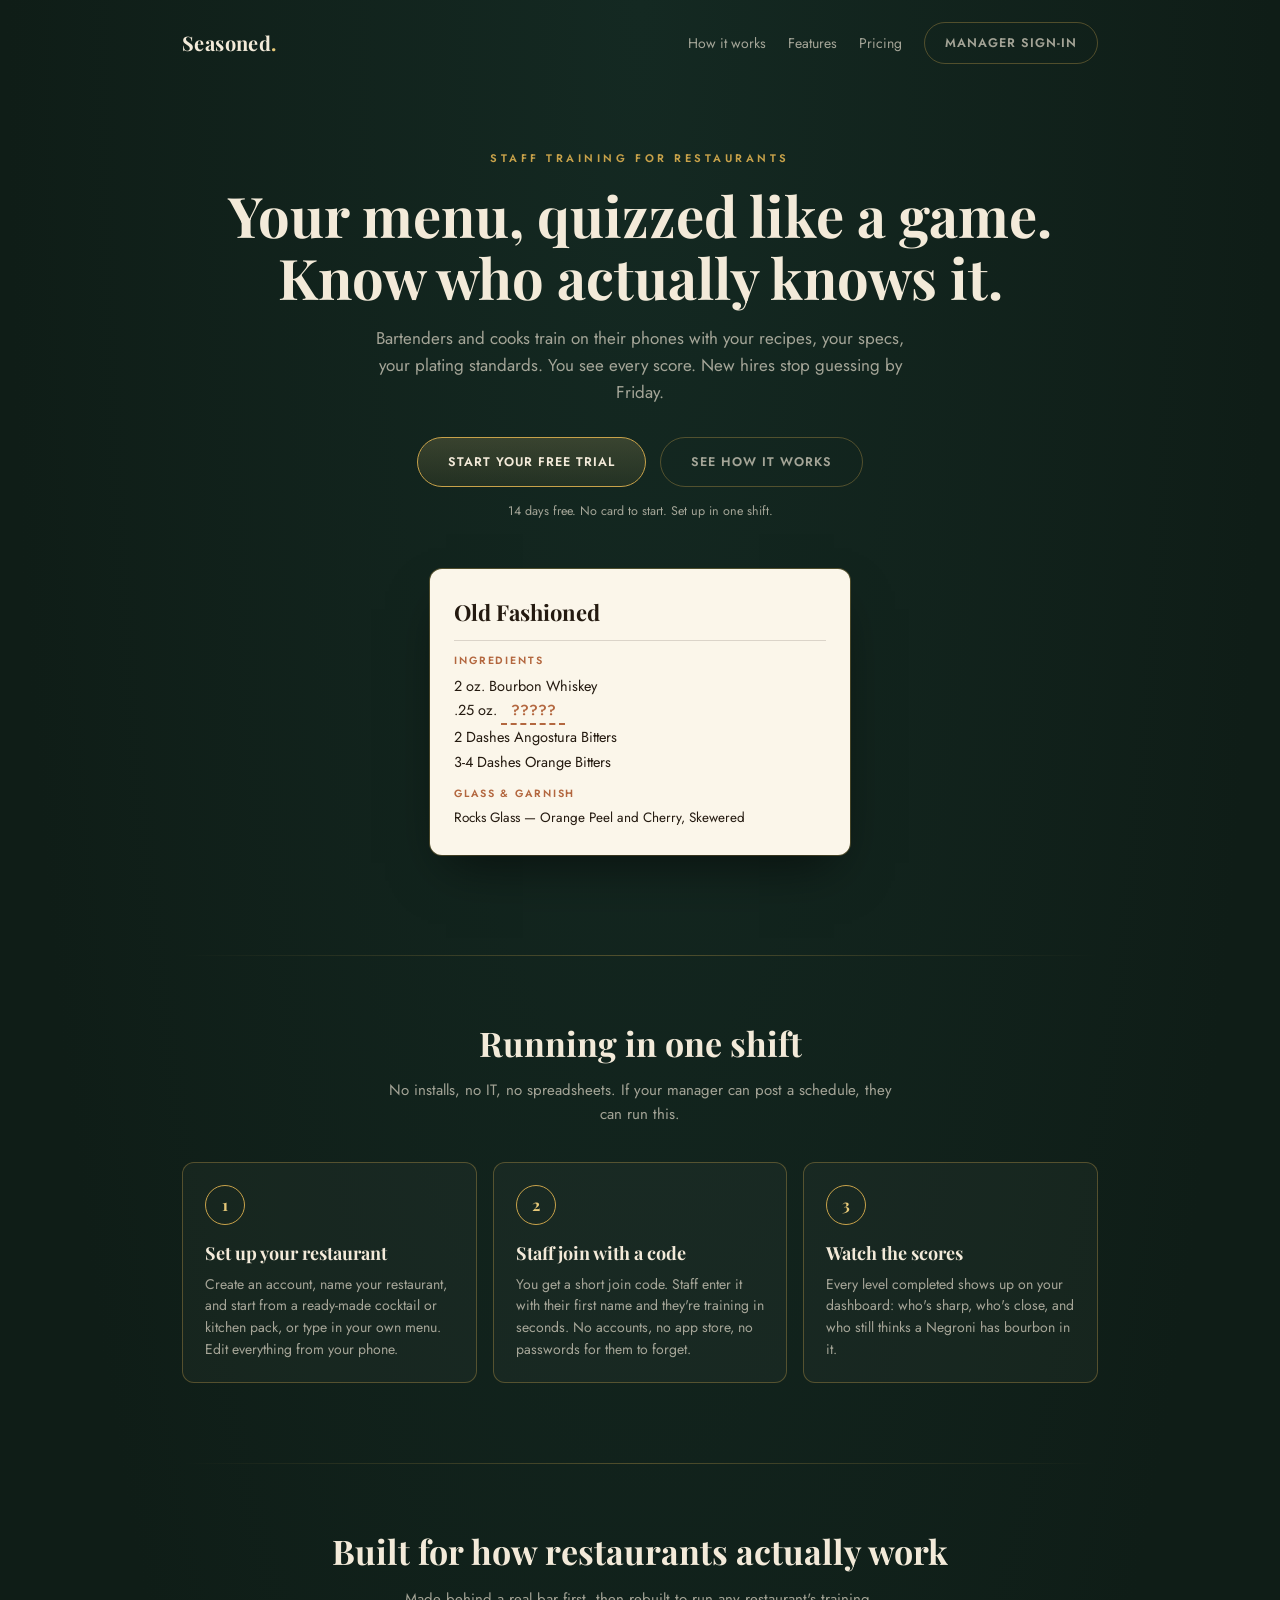
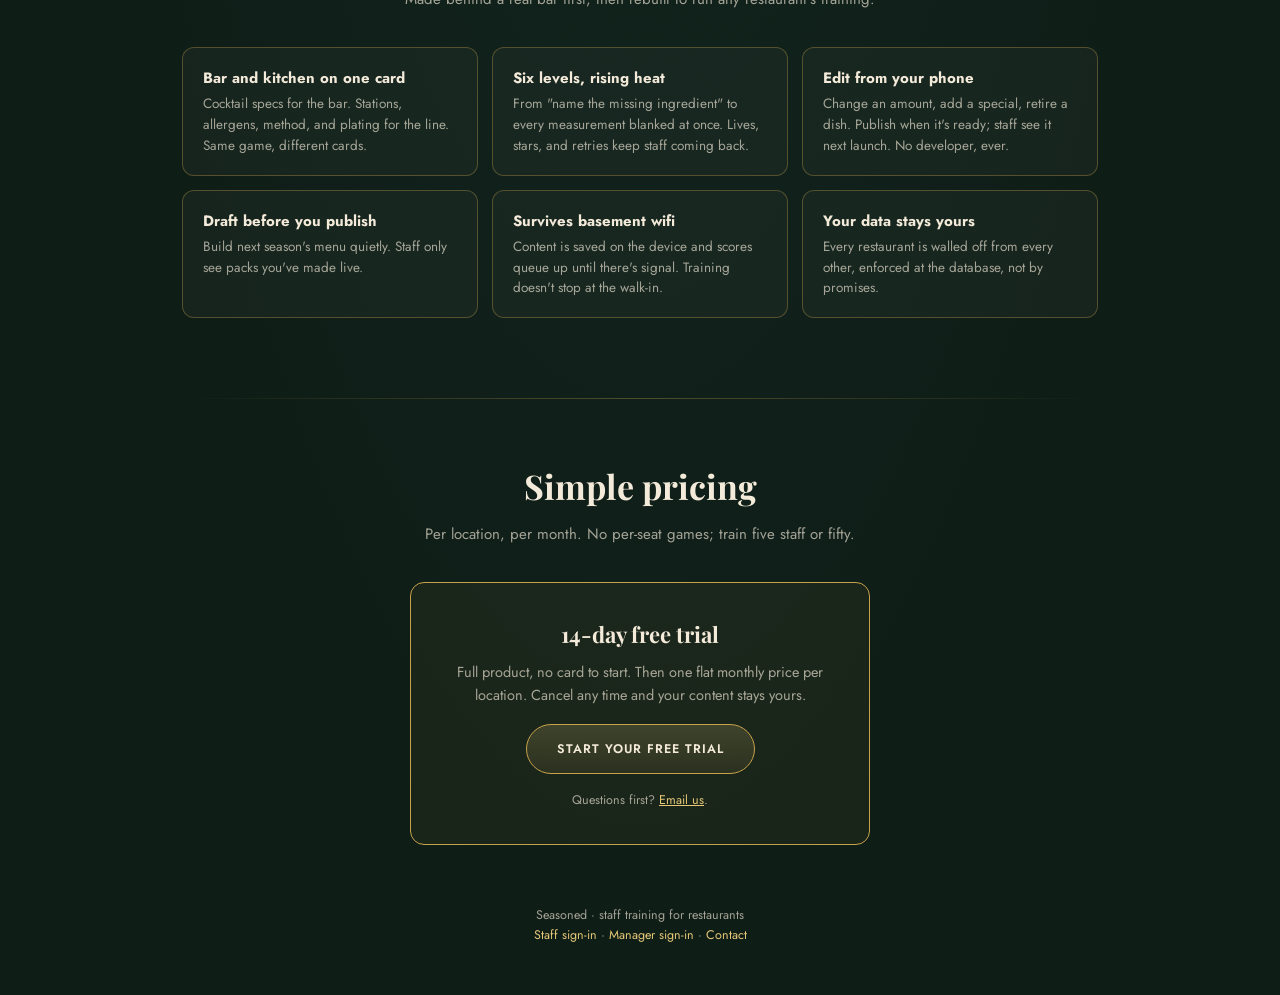
==== commit 7afbfd4a: "Rebrand: Seasoned umbrella, Bar Exam and Line Check as modules Co-Authored-By: Claude Opus 5 <norepl" ====
--- a/index.html
+++ b/index.html
@@ -8,7 +8,7 @@
 <link rel="icon" type="image/png" sizes="32x32" href="icons/favicon-32.png">
 <link rel="icon" href="icons/favicon.ico" sizes="any">
 <link rel="apple-touch-icon" href="icons/apple-touch-icon.png">
-<title>Bar Exam — Staff Training for Restaurants</title>
+<title>Seasoned — Staff Training for Restaurants</title>
 <script>
 // The app used to live at this URL. Old staff QRs (?join=), owner links
 // (#manager/#signup), and password-reset emails (#access_token) must
@@ -146,7 +146,7 @@
 <div class="wrap">
 
   <nav>
-    <a class="brand" href="#">Bar <span>Exam</span></a>
+    <a class="brand" href="#">Seasoned<span>.</span></a>
     <div class="links">
       <a href="#how">How it works</a>
       <a href="#features">Features</a>
@@ -232,7 +232,7 @@
   </section>
 
   <footer>
-    Bar Exam · staff training for restaurants<br>
+    Seasoned · staff training for restaurants<br>
     <a href="app.html">Staff sign-in</a> · <a href="app.html#manager">Manager sign-in</a> · <a href="mailto:jducktape@yahoo.com">Contact</a>
   </footer>
 
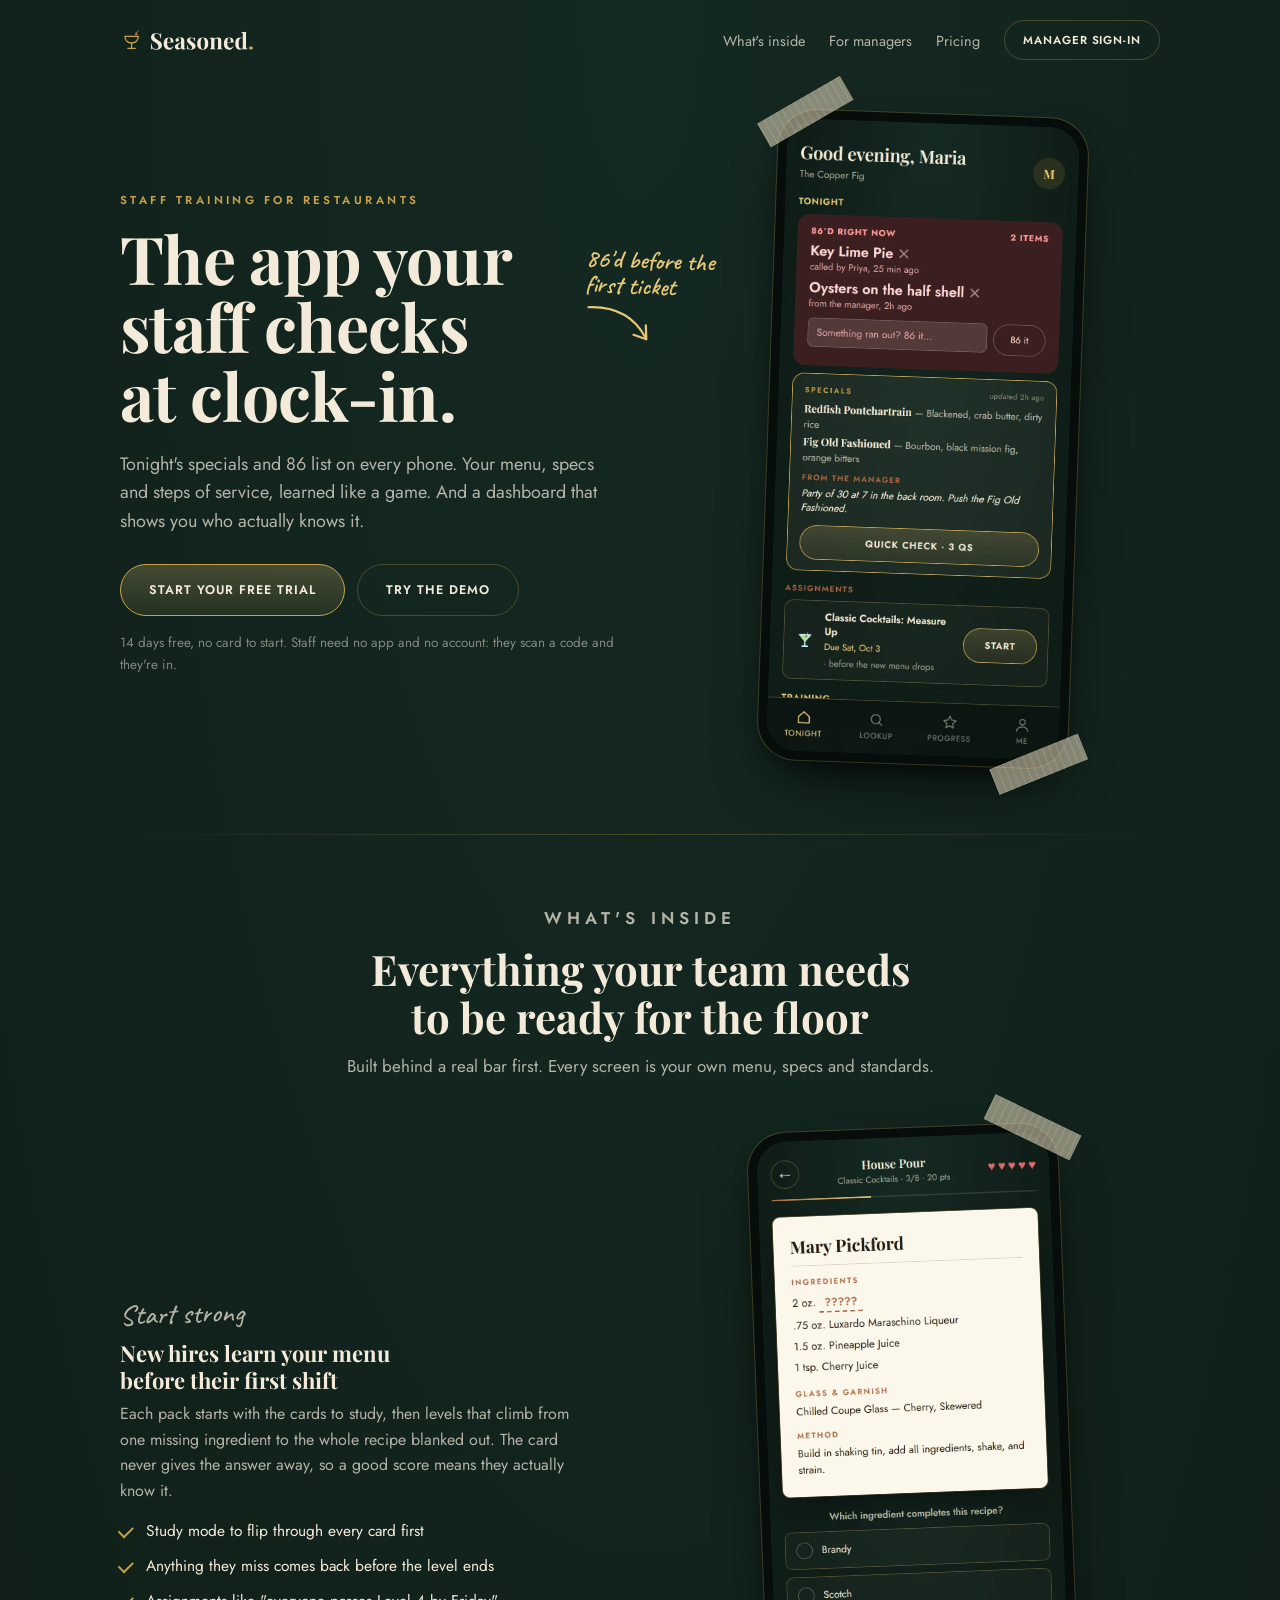
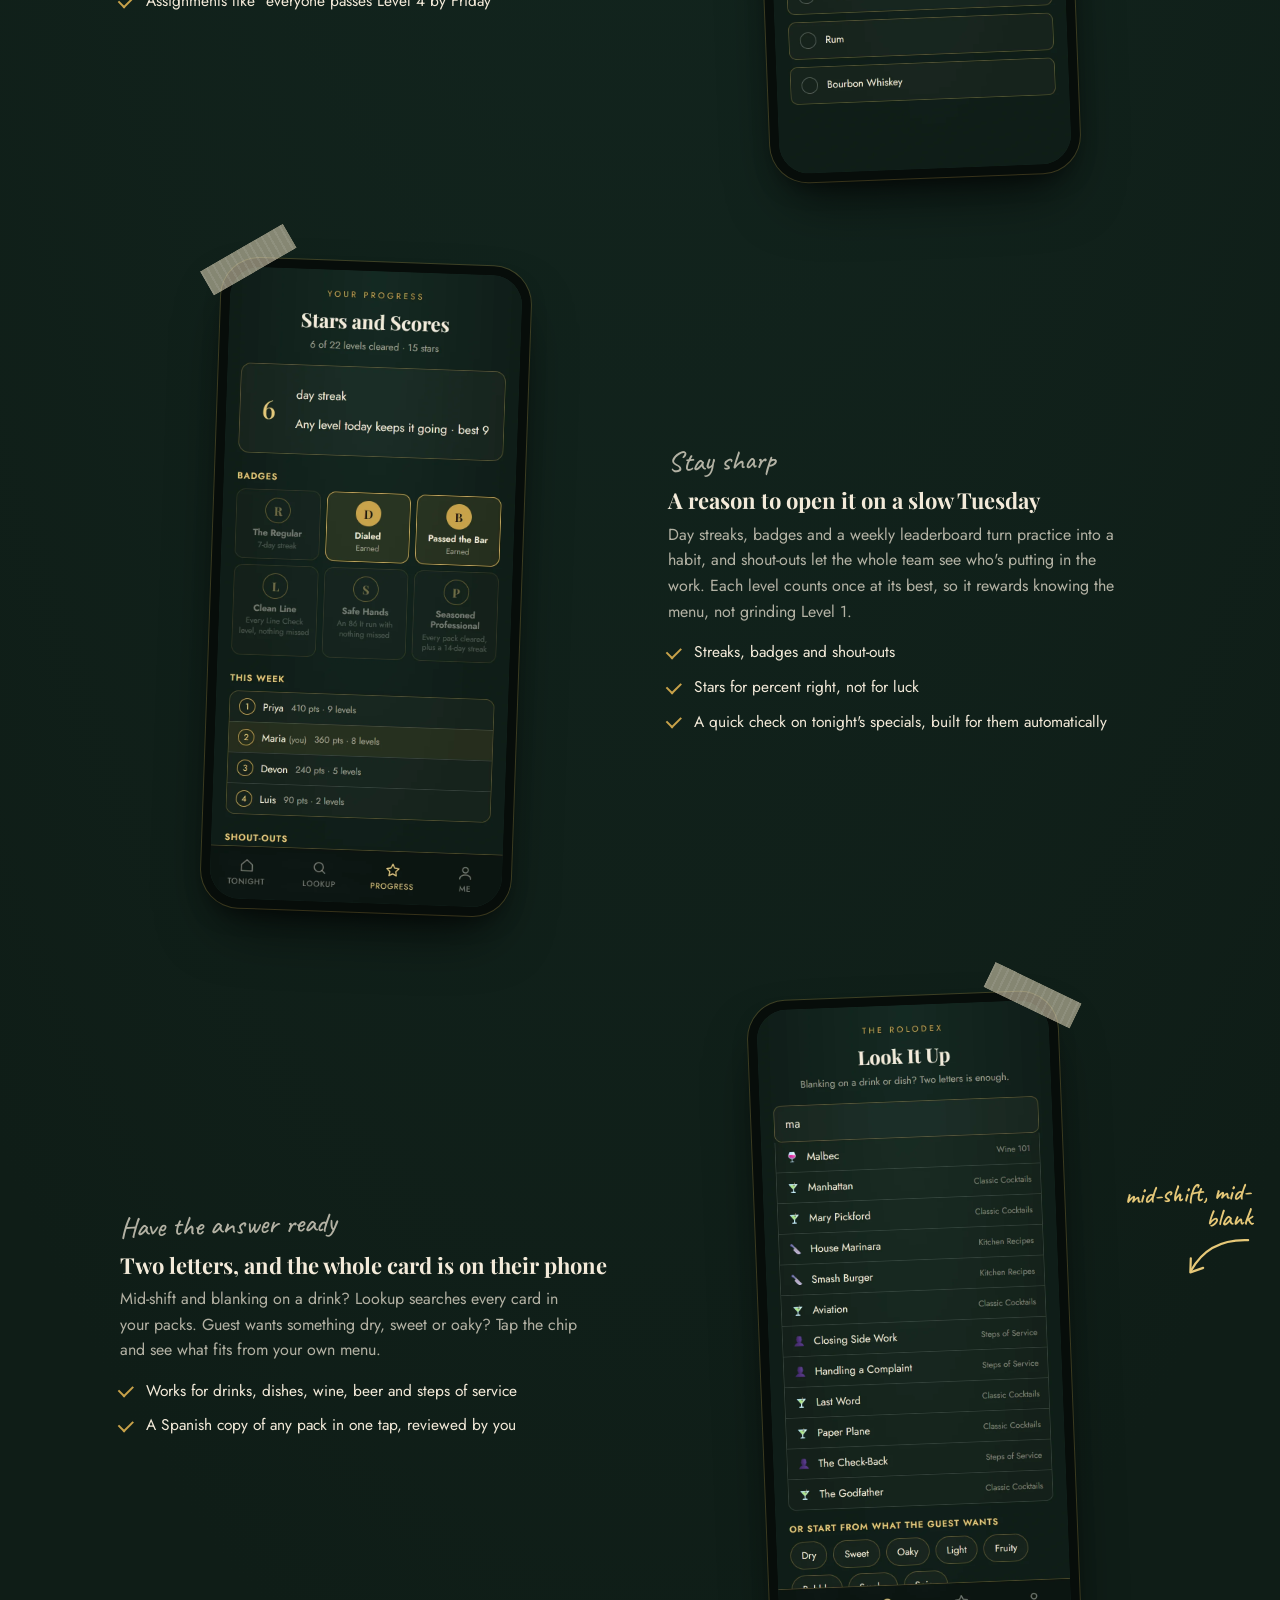
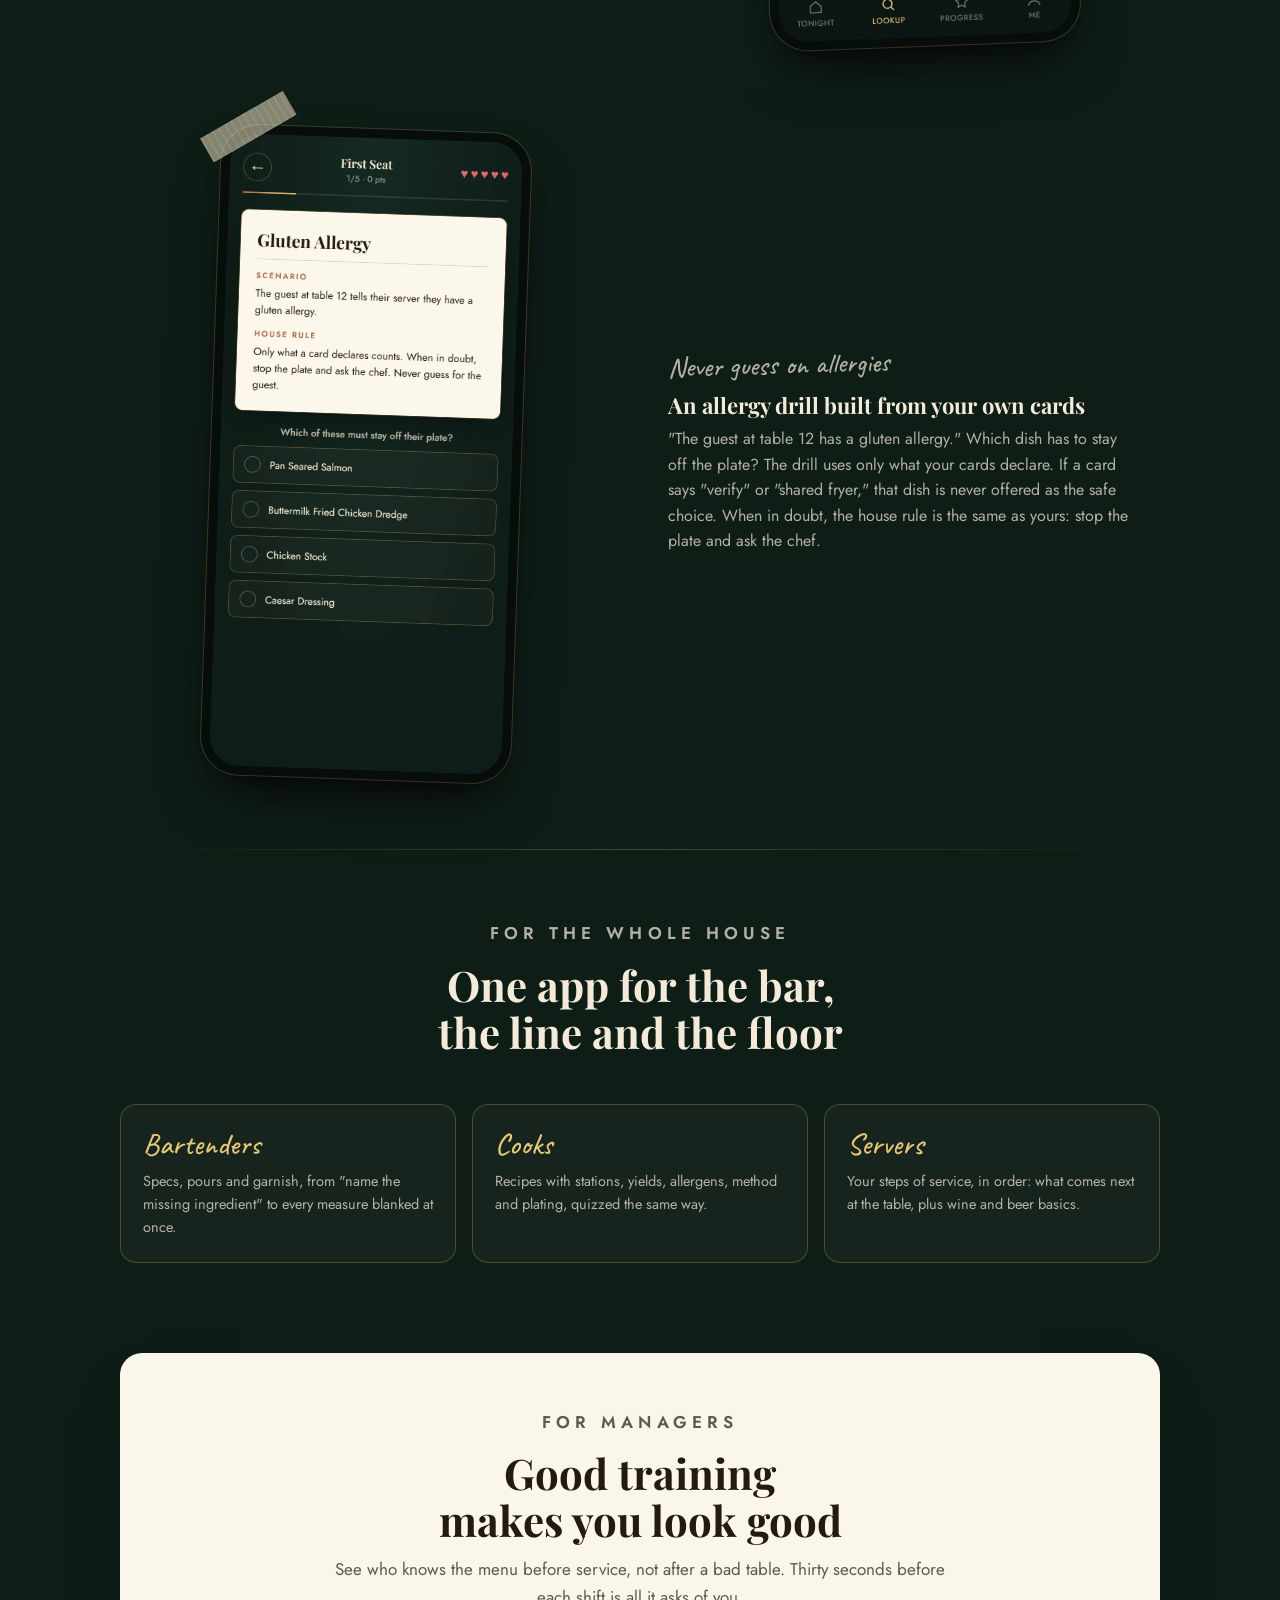
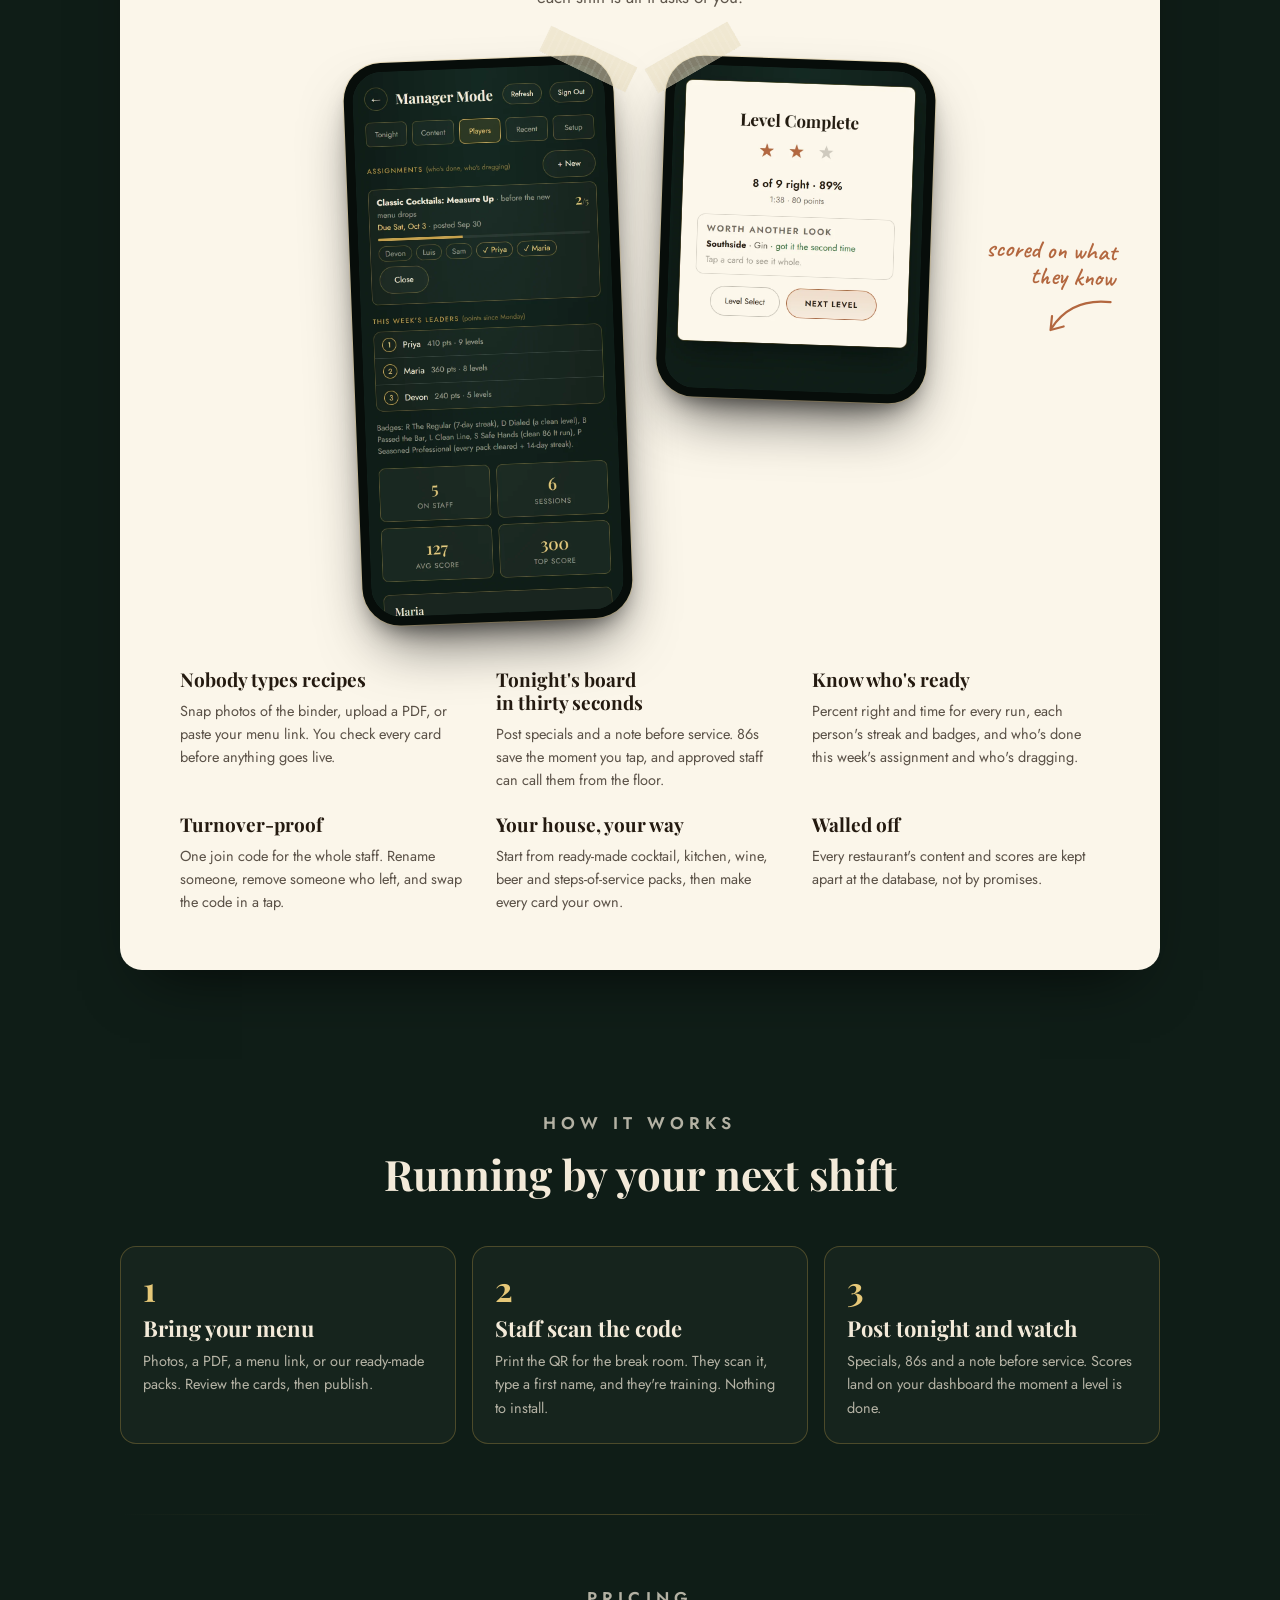
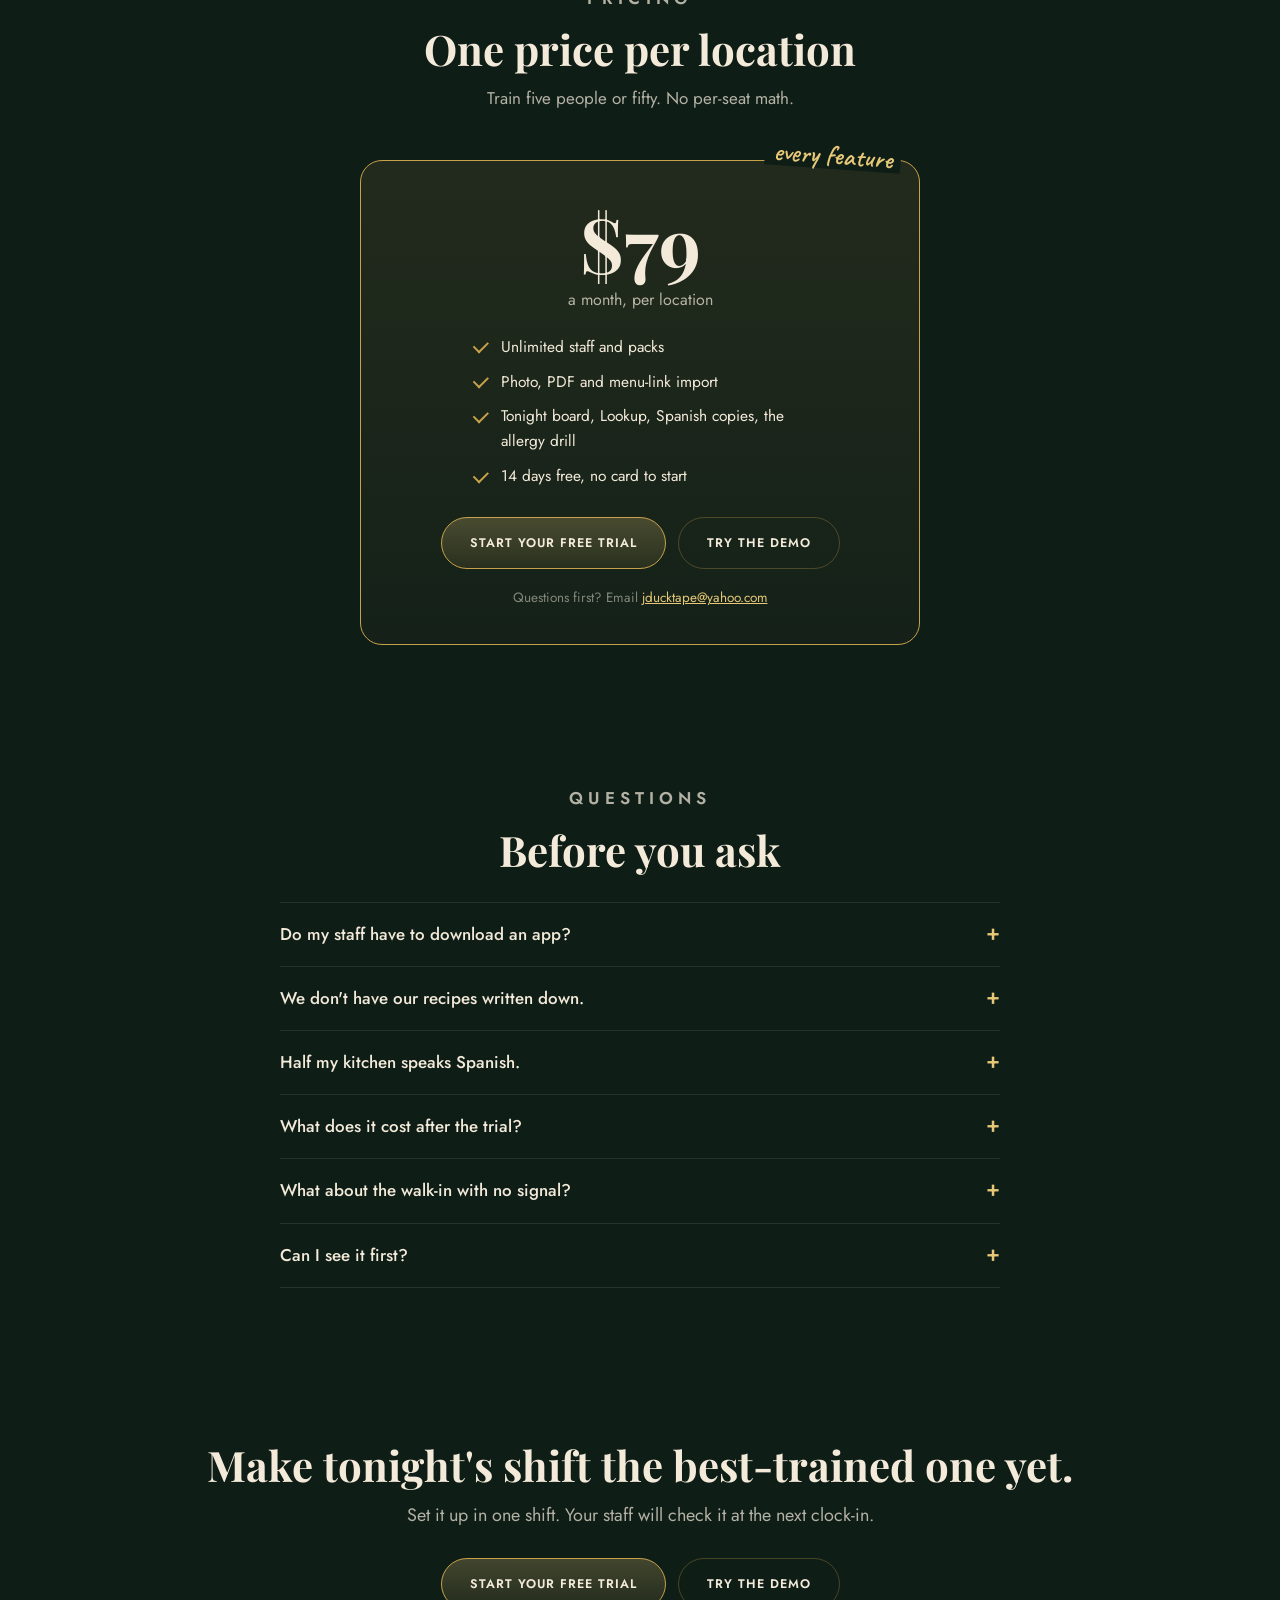
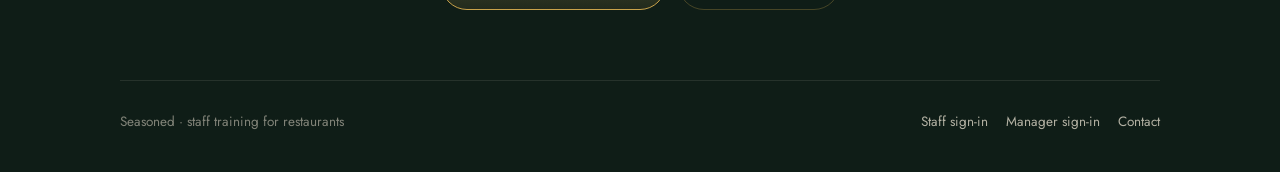
==== commit cd8f2ea6: "Landing page refresh: product-forward, demo screenshots, Try the demo, $79 pricing, FAQ, share image" ====
--- a/index.html
+++ b/index.html
@@ -2,13 +2,22 @@
 <html lang="en">
 <head>
 <meta charset="UTF-8">
-<meta name="viewport" content="width=device-width, initial-scale=1">
-<meta name="description" content="Staff training for restaurants. Your menu, your recipes, quizzed like a game. Bartenders and cooks train on their phones; managers see who actually knows the menu.">
+<meta name="viewport" content="width=device-width, initial-scale=1, viewport-fit=cover">
+<title>Seasoned · Staff training for restaurants</title>
+<meta name="description" content="The app your staff checks at clock-in. Tonight's specials and 86 list on every phone, your menu learned like a game, and a dashboard that shows who actually knows it. $79 a month per location, 14 days free.">
 <meta name="theme-color" content="#0f1d17">
+<meta property="og:type" content="website">
+<meta property="og:url" content="https://seasoned.training/">
+<meta property="og:title" content="Seasoned · The app your staff checks at clock-in">
+<meta property="og:description" content="Tonight's specials and 86 list on every phone, your menu learned like a game, and a dashboard that shows who actually knows it.">
+<meta property="og:image" content="https://seasoned.training/img/og.png">
+<meta property="og:image:width" content="1200">
+<meta property="og:image:height" content="630">
+<meta name="twitter:card" content="summary_large_image">
 <link rel="icon" type="image/png" sizes="32x32" href="icons/favicon-32.png">
 <link rel="icon" href="icons/favicon.ico" sizes="any">
 <link rel="apple-touch-icon" href="icons/apple-touch-icon.png">
-<title>Seasoned — Staff Training for Restaurants</title>
+<link rel="preload" href="img/landing/tonight.webp" as="image" type="image/webp">
 <script>
 // The app used to live at this URL. Old staff QRs (?join=), owner links
 // (#manager/#signup), and password-reset emails (#access_token) must
@@ -23,217 +32,413 @@
 </script>
 <style>
   @font-face{font-family:'Playfair Display';font-style:normal;font-weight:500 800;font-display:swap;src:url('fonts/playfair-display.woff2') format('woff2');}
-@font-face{font-family:'Jost';font-style:normal;font-weight:100 900;font-display:swap;src:url('fonts/jost.woff2') format('woff2');}
-
+  @font-face{font-family:'Jost';font-style:normal;font-weight:100 900;font-display:swap;src:url('fonts/jost.woff2') format('woff2');}
+  @font-face{font-family:'Caveat';font-style:normal;font-weight:500 700;font-display:swap;src:url('fonts/caveat.woff2') format('woff2');}
+
+  /* Brand palette (brand/README.txt). The site commits to the app's
+     dark ground in every theme, so color-scheme is fixed. */
   :root{
-    --ink:#f3ead9;
-    --ink-soft:rgba(243,234,217,0.65);
-    --bg-deep:#0f1d17;
-    --bg-deep-2:#142922;
-    --brass:#c8a24a;
-    --brass-bright:#e6c878;
-    --copper:#b3673f;
-    --line:rgba(200,162,74,0.35);
-    --card-back:#fbf6ea;
-    --card-back-ink:#241a10;
+    color-scheme: dark;
+    --ground:#0f1d17; --ground-2:#142922; --ground-3:#1b3229;
+    --ink:#f3ead9; --ink-soft:rgba(243,234,217,0.72); --ink-faint:rgba(243,234,217,0.5);
+    --brass:#c8a24a; --brass-bright:#e6c878; --copper:#b3673f; --copper-bright:#d98b5f;
+    --paper:#fbf6ea; --paper-ink:#241a10;
+    --line:rgba(200,162,74,0.3); --line-soft:rgba(243,234,217,0.1);
+    --tape:rgba(232,220,190,0.55);
+    --hand:'Caveat','Segoe Print','Bradley Hand',cursive;
+    --serif:'Playfair Display',Georgia,'Times New Roman',serif;
+    --sans:'Jost','Avenir Next','Segoe UI',system-ui,sans-serif;
   }
   *{box-sizing:border-box;}
   html{scroll-behavior:smooth;}
   @media (prefers-reduced-motion: reduce){ html{scroll-behavior:auto;} }
   body{
-    margin:0;
-    background:radial-gradient(ellipse at top, var(--bg-deep-2), var(--bg-deep) 70%);
-    color:var(--ink);
-    font-family:'Jost','Avenir Next','Segoe UI',system-ui,sans-serif;
-    line-height:1.6;
-  }
-  .wrap{max-width:960px; margin:0 auto; padding:0 22px;}
-
-  /* nav */
-  nav{display:flex; align-items:center; justify-content:space-between; padding:22px 0;}
-  .brand{
-    font-family:'Playfair Display',Georgia,serif; font-weight:700; font-size:20px;
-    color:var(--ink); text-decoration:none; letter-spacing:0.02em;
-  }
-  .brand span{color:var(--brass-bright);}
-  nav .links{display:flex; gap:22px; align-items:center;}
-  nav a{color:var(--ink-soft); text-decoration:none; font-size:14px;}
-  nav a:hover{color:var(--brass-bright);}
-  a:focus-visible, .btn:focus-visible{outline:2px solid var(--brass); outline-offset:2px;}
-
+    margin:0; color:var(--ink); font-family:var(--sans); line-height:1.6; font-size:16px;
+    background:var(--ground) radial-gradient(ellipse 120% 60% at 50% 0%, var(--ground-2), var(--ground) 70%) no-repeat;
+    -webkit-font-smoothing:antialiased;
+  }
+  img{max-width:100%; display:block;}
+  a{color:var(--brass-bright);}
+  a:focus-visible, .btn:focus-visible, summary:focus-visible{outline:2px solid var(--brass-bright); outline-offset:3px; border-radius:6px;}
+  .wrap{max-width:1080px; margin:0 auto; padding:0 max(20px, env(safe-area-inset-left));}
+
+  /* ---- nav ---- */
+  nav{display:flex; align-items:center; justify-content:space-between; gap:16px; padding:20px 0;}
+  nav .logo img{height:30px; width:auto;}
+  nav .links{display:flex; gap:24px; align-items:center;}
+  nav .links a{color:var(--ink-soft); text-decoration:none; font-size:14.5px; white-space:nowrap;}
+  nav .links a:hover{color:var(--brass-bright);}
+  @media (max-width: 760px){ nav .links a.sec{display:none;} nav .logo img{height:26px;} }
+
+  /* ---- buttons ---- */
   .btn{
-    display:inline-block; font-weight:600; letter-spacing:0.08em; text-transform:uppercase;
-    font-size:12.5px; padding:14px 30px; border-radius:999px; text-decoration:none; cursor:pointer;
-    border:1px solid var(--brass);
-    background:linear-gradient(180deg, rgba(230,200,120,0.18), rgba(200,162,74,0.09));
-    color:var(--ink);
-  }
-  .btn:hover{background:rgba(200,162,74,0.2);}
-  .btn.ghost{background:none; border-color:var(--line); color:var(--ink-soft);}
-
-  /* hero */
-  header.hero{text-align:center; padding:64px 0 40px;}
-  .eyebrow{letter-spacing:0.32em; text-transform:uppercase; font-size:11px; color:var(--brass); margin:0 0 16px; font-weight:600;}
-  h1{
-    font-family:'Playfair Display',Georgia,serif; font-weight:700;
-    font-size:clamp(34px,6.5vw,56px); margin:0 0 16px; line-height:1.12; text-wrap:balance;
-  }
-  .sub{font-size:17px; color:var(--ink-soft); max-width:54ch; margin:0 auto 30px;}
-  .hero-ctas{display:flex; gap:14px; justify-content:center; flex-wrap:wrap;}
-  .hero-note{font-size:12.5px; color:var(--ink-soft); margin-top:14px;}
-
-  /* recipe card demo */
-  .democard{
-    background:var(--card-back); color:var(--card-back-ink);
-    border-radius:12px; padding:26px 24px; max-width:420px; margin:48px auto 0;
-    box-shadow:0 24px 50px -16px rgba(0,0,0,0.55), 0 0 0 1px var(--line);
-    text-align:left;
-  }
-  .democard h3{
-    font-family:'Playfair Display',Georgia,serif; font-weight:700; font-size:22px;
-    margin:0 0 12px; border-bottom:1px solid rgba(36,26,16,0.15); padding-bottom:10px;
-  }
-  .democard .lbl{font-size:10.5px; letter-spacing:0.18em; text-transform:uppercase; color:var(--copper); font-weight:600; margin:12px 0 4px;}
-  .democard ul{list-style:none; margin:0; padding:0; font-size:14.5px; line-height:1.7;}
-  .blank{display:inline-block; min-width:64px; border-bottom:2px dashed var(--copper); color:var(--copper); font-weight:600; text-align:center;}
-  .democard p{font-size:13.5px; margin:4px 0 0;}
-
-  hr.rule{border:none; height:1px; background:linear-gradient(90deg,transparent,var(--line),transparent); margin:60px 0;}
-
-  section{padding:0 0 20px;}
-  h2{
-    font-family:'Playfair Display',Georgia,serif; font-weight:700;
-    font-size:clamp(24px,4vw,34px); margin:0 0 8px; text-align:center; text-wrap:balance;
-  }
-  .sec-sub{text-align:center; color:var(--ink-soft); font-size:15px; max-width:56ch; margin:0 auto 36px;}
-
-  /* how it works */
-  .steps{display:grid; grid-template-columns:repeat(auto-fit,minmax(240px,1fr)); gap:16px;}
-  .step{
-    border:1px solid var(--line); border-radius:12px; padding:22px;
-    background:rgba(243,234,217,0.03);
-  }
-  .step .n{
-    width:40px; height:40px; border-radius:50%; display:flex; align-items:center; justify-content:center;
-    font-family:'Playfair Display',Georgia,serif; font-weight:700; font-size:16px;
-    border:1px solid var(--brass); color:var(--brass-bright); margin-bottom:14px;
-  }
-  .step h3{font-family:'Playfair Display',Georgia,serif; font-size:18px; margin:0 0 6px;}
-  .step p{font-size:14px; color:var(--ink-soft); margin:0; line-height:1.55;}
-
-  /* features */
-  .feats{display:grid; grid-template-columns:repeat(auto-fit,minmax(260px,1fr)); gap:14px;}
-  .feat{border:1px solid var(--line); border-radius:12px; padding:18px 20px; background:rgba(243,234,217,0.03);}
-  .feat strong{display:block; margin-bottom:4px; font-size:15px;}
-  .feat p{font-size:13.5px; color:var(--ink-soft); margin:0; line-height:1.55;}
-
-  /* pricing */
-  .price-card{
-    max-width:460px; margin:0 auto; text-align:center;
-    border:1px solid var(--brass); border-radius:14px; padding:34px 28px;
-    background:rgba(200,162,74,0.06);
-  }
-  .price-card h3{font-family:'Playfair Display',Georgia,serif; font-size:22px; margin:0 0 8px;}
-  .price-card p{font-size:14.5px; color:var(--ink-soft); margin:0 0 18px;}
-
-  footer{
-    text-align:center; padding:40px 0 50px; font-size:12.5px; color:var(--ink-soft);
-  }
-  footer a{color:var(--brass-bright); text-decoration:none;}
+    display:inline-flex; align-items:center; justify-content:center; gap:8px;
+    font-weight:600; letter-spacing:0.08em; text-transform:uppercase; font-size:12.5px;
+    padding:15px 28px; border-radius:999px; text-decoration:none; white-space:nowrap;
+    border:1px solid var(--brass); color:var(--ink);
+    background:linear-gradient(180deg, rgba(230,200,120,0.24), rgba(200,162,74,0.1));
+    transition:background .2s, transform .2s;
+  }
+  .btn:hover{background:rgba(200,162,74,0.28);}
+  .btn.ghost{background:none; border-color:var(--line); color:var(--ink);}
+  .btn.ghost:hover{border-color:var(--brass); background:rgba(200,162,74,0.08);}
+  .btn.small{padding:10px 18px; font-size:11.5px;}
+  @media (prefers-reduced-motion: no-preference){ .btn:active{transform:translateY(1px);} }
+
+  /* ---- type ---- */
+  .eyebrow{letter-spacing:0.3em; text-transform:uppercase; font-size:11.5px; color:var(--brass); font-weight:600; margin:0 0 14px;}
+  h1, h2, h3{font-family:var(--serif); font-weight:700; text-wrap:balance; margin:0;}
+  h1{font-size:clamp(38px, 6.4vw, 66px); line-height:1.04; letter-spacing:-0.01em; margin-bottom:20px;}
+  h2{font-size:clamp(28px, 4.2vw, 42px); line-height:1.12; margin-bottom:12px;}
+  h3{font-size:22px; line-height:1.2; margin-bottom:8px;}
+  .lede{font-size:18px; color:var(--ink-soft); max-width:46ch; margin:0 0 28px;}
+  p{margin:0 0 12px;}
+  .hand{font-family:var(--hand); font-weight:600; color:var(--brass-bright); line-height:1.05;}
+
+  /* ---- hero ---- */
+  .hero{display:grid; grid-template-columns:1.05fr 0.95fr; gap:40px; align-items:center; padding:34px 0 70px;}
+  .hero-ctas{display:flex; gap:12px; flex-wrap:wrap;}
+  .hero-note{font-size:13.5px; color:var(--ink-faint); margin-top:16px;}
+  @media (max-width: 860px){
+    .hero{grid-template-columns:1fr; gap:46px; padding:20px 0 56px; text-align:center;}
+    .hero .lede{margin-left:auto; margin-right:auto;}
+    .hero-ctas{justify-content:center;}
+  }
+
+  /* ---- phones, taped to the page ---- */
+  .shot{position:relative; justify-self:center; width:min(310px, 78vw);}
+  .phone{
+    position:relative; border-radius:38px; padding:9px; background:#070d0a;
+    box-shadow:0 0 0 1px rgba(200,162,74,0.25), 0 30px 60px -20px rgba(0,0,0,0.75), 0 12px 24px -12px rgba(0,0,0,0.6);
+  }
+  .phone img{border-radius:30px; width:100%; height:auto; aspect-ratio:390/844; object-fit:cover; object-position:top; background:var(--ground-2);}
+  .phone.short img{aspect-ratio:390/500;}
+  .tilt-l{transform:rotate(-2.2deg);} .tilt-r{transform:rotate(2deg);}
+  .tape{
+    position:absolute; width:96px; height:28px; z-index:2;
+    background:repeating-linear-gradient(90deg, rgba(255,255,255,0.08) 0 2px, transparent 2px 7px), var(--tape);
+    box-shadow:0 1px 3px rgba(0,0,0,0.25);
+    -webkit-mask:linear-gradient(90deg, transparent 0 3px, #000 3px calc(100% - 3px), transparent calc(100% - 3px)), linear-gradient(#000, #000);
+  }
+  .tape.tl{top:-12px; left:-22px; transform:rotate(-32deg);}
+  .tape.tr{top:-10px; right:-24px; transform:rotate(28deg);}
+  .tape.br{bottom:-10px; right:-20px; transform:rotate(-24deg);}
+  .note{
+    position:absolute; font-family:var(--hand); font-weight:600; font-size:25px; line-height:1.05;
+    color:var(--brass-bright); width:170px; text-align:left;
+  }
+  .note svg{display:block; width:70px; height:46px; margin-top:4px; overflow:visible;}
+  .note svg path{fill:none; stroke:var(--brass-bright); stroke-width:2.2; stroke-linecap:round; stroke-linejoin:round;}
+  .note.left{left:-188px; top:22%;}
+  .note.right{right:-186px; top:30%; text-align:right;}
+  .note.right svg{margin-left:auto;}
+  @media (max-width: 1080px){
+    .note{position:static; width:auto; text-align:center; margin:16px auto 0; font-size:23px; transform:rotate(-1.5deg);}
+    .note svg{display:none;}
+    .shot .note{margin-top:30px;}
+  }
+
+  /* ---- sections ---- */
+  section{padding:70px 0;}
+  .rule{border:none; height:1px; margin:0; background:linear-gradient(90deg, transparent, var(--line), transparent);}
+  .sec-head{text-align:center; max-width:640px; margin:0 auto 48px;}
+  .sec-head p{color:var(--ink-soft); font-size:17px;}
+
+  .pillar{display:grid; grid-template-columns:1fr 1fr; gap:56px; align-items:center; margin:0 0 84px;}
+  .pillar:last-child{margin-bottom:0;}
+  .pillar.flip .copy{order:2;}
+  .pillar .kicker{font-family:var(--hand); font-size:28px; color:var(--copper-bright); margin:0 0 4px; transform:rotate(-1.5deg); display:inline-block;}
+  .pillar .copy p{color:var(--ink-soft); max-width:46ch;}
+  .ticks{list-style:none; margin:16px 0 0; padding:0; display:grid; gap:10px;}
+  .ticks li{position:relative; padding-left:26px; font-size:15.5px;}
+  .ticks li::before{content:""; position:absolute; left:2px; top:0.62em; width:12px; height:7px; border-left:2px solid var(--brass); border-bottom:2px solid var(--brass); transform:rotate(-45deg) translateY(-50%);}
+  @media (max-width: 860px){
+    .pillar{grid-template-columns:1fr; gap:36px; margin-bottom:72px;}
+    .pillar.flip .copy{order:0;}
+    .pillar .copy{text-align:left;}
+  }
+
+  /* ---- whole house ---- */
+  .house{display:grid; grid-template-columns:repeat(3, 1fr); gap:16px;}
+  .role{border:1px solid var(--line); border-radius:16px; padding:24px 22px; background:rgba(243,234,217,0.03);}
+  .role .who{font-family:var(--hand); font-size:30px; color:var(--brass-bright); line-height:1; margin:0 0 10px;}
+  .role p{font-size:14.5px; color:var(--ink-soft); margin:0;}
+  @media (max-width: 860px){ .house{grid-template-columns:1fr;} }
+
+  /* ---- manager band (paper) ---- */
+  .paper{
+    background:var(--paper); color:var(--paper-ink); border-radius:22px; padding:56px clamp(22px, 5vw, 60px);
+    box-shadow:0 30px 60px -30px rgba(0,0,0,0.7);
+  }
+  .paper .eyebrow{color:var(--copper);}
+  .paper h2{color:var(--paper-ink);}
+  .paper .sec-head p{color:rgba(36,26,16,0.72);}
+  .mgr-grid{display:grid; grid-template-columns:1fr 1fr 1fr; gap:22px 28px; margin-top:8px;}
+  .mgr-item h3{font-size:19px; color:var(--paper-ink);}
+  .mgr-item p{font-size:14.5px; color:rgba(36,26,16,0.75); margin:0;}
+  .mgr-shots{display:flex; justify-content:center; gap:34px; margin:0 0 46px; flex-wrap:wrap;}
+  .paper .shot{width:min(270px, 72vw);}
+  .paper .note{color:var(--copper);}
+  .paper .note svg path{stroke:var(--copper);}
+  @media (max-width: 860px){ .mgr-grid{grid-template-columns:1fr;} }
+
+  /* ---- steps ---- */
+  .steps{display:grid; grid-template-columns:repeat(3, 1fr); gap:16px; counter-reset:step;}
+  .step{border:1px solid var(--line); border-radius:16px; padding:24px 22px; background:rgba(243,234,217,0.03);}
+  .step .n{font-family:var(--serif); font-weight:700; font-size:34px; color:var(--brass-bright); line-height:1; margin:0 0 10px;}
+  .step p{font-size:14.5px; color:var(--ink-soft); margin:0;}
+  @media (max-width: 860px){ .steps{grid-template-columns:1fr;} }
+
+  /* ---- pricing ---- */
+  .price{
+    max-width:560px; margin:0 auto; text-align:center; position:relative;
+    border:1px solid var(--brass); border-radius:22px; padding:44px 30px 36px;
+    background:linear-gradient(180deg, rgba(200,162,74,0.1), rgba(200,162,74,0.03));
+  }
+  .price .amount{font-family:var(--serif); font-weight:700; font-size:clamp(56px, 10vw, 76px); line-height:1; margin:0;}
+  .price .per{color:var(--ink-soft); font-size:16px; margin:6px 0 22px;}
+  .price .ticks{max-width:330px; margin:0 auto 28px; text-align:left;}
+  .price .hand{position:absolute; top:-20px; right:18px; font-size:27px; transform:rotate(4deg); background:var(--ground); padding:0 8px;}
+  .price .small{font-size:13.5px; color:var(--ink-faint); margin:18px 0 0;}
+
+  /* ---- faq ---- */
+  .faq{max-width:720px; margin:0 auto;}
+  .faq details{border-top:1px solid var(--line-soft); padding:18px 0;}
+  .faq details:last-child{border-bottom:1px solid var(--line-soft);}
+  .faq summary{cursor:pointer; list-style:none; font-size:17px; font-weight:500; display:flex; justify-content:space-between; gap:16px;}
+  .faq summary::-webkit-details-marker{display:none;}
+  .faq summary::after{content:"+"; color:var(--brass-bright); font-size:22px; line-height:1;}
+  .faq details[open] summary::after{content:"\2013";}
+  .faq details p{color:var(--ink-soft); margin:10px 0 0; font-size:15.5px;}
+
+  /* ---- closing ---- */
+  .closer{text-align:center; padding:84px 0 70px;}
+  .closer .hero-ctas{justify-content:center;}
+  footer{border-top:1px solid var(--line-soft); padding:30px 0 calc(40px + env(safe-area-inset-bottom)); font-size:13.5px; color:var(--ink-faint);}
+  footer .row{display:flex; justify-content:space-between; align-items:center; gap:18px; flex-wrap:wrap;}
+  footer a{color:var(--ink-soft); text-decoration:none; margin-left:18px;}
+  footer a:first-child{margin-left:0;}
+  footer a:hover{color:var(--brass-bright);}
 </style>
 </head>
 <body>
 <div class="wrap">
 
-  <nav>
-    <a class="brand" href="#">Seasoned<span>.</span></a>
+  <nav aria-label="Main">
+    <a class="logo" href="#top" aria-label="Seasoned home"><img src="img/seasoned-lockup-horizontal-on-dark.svg" alt="Seasoned" width="593" height="133"></a>
     <div class="links">
-      <a href="#how">How it works</a>
-      <a href="#features">Features</a>
-      <a href="#pricing">Pricing</a>
-      <a class="btn ghost" style="padding:10px 20px;" href="app.html#manager">Manager sign-in</a>
+      <a class="sec" href="#inside">What's inside</a>
+      <a class="sec" href="#managers">For managers</a>
+      <a class="sec" href="#pricing">Pricing</a>
+      <a class="btn ghost small" href="app.html#manager">Manager sign-in</a>
     </div>
   </nav>
 
-  <header class="hero">
-    <p class="eyebrow">Staff Training for Restaurants</p>
-    <h1>Your menu, quizzed like a game.<br>Know who actually knows it.</h1>
-    <p class="sub">Bartenders and cooks train on their phones with your recipes, your specs, your plating standards. You see every score. New hires stop guessing by Friday.</p>
+  <header class="hero" id="top">
+    <div>
+      <p class="eyebrow">Staff training for restaurants</p>
+      <h1>The app your staff checks at clock-in.</h1>
+      <p class="lede">Tonight's specials and 86 list on every phone. Your menu, specs and steps of service, learned like a game. And a dashboard that shows you who actually knows it.</p>
+      <div class="hero-ctas">
+        <a class="btn" href="app.html#signup">Start your free trial</a>
+        <a class="btn ghost" href="app.html?join=468FC7&amp;demo=1">Try the demo</a>
+      </div>
+      <p class="hero-note">14 days free, no card to start. Staff need no app and no account: they scan a code and they're in.</p>
+    </div>
+    <div class="shot tilt-r">
+      <span class="tape tl" aria-hidden="true"></span>
+      <span class="tape br" aria-hidden="true"></span>
+      <div class="phone"><img src="img/landing/tonight.webp" width="780" height="1688" alt="The Tonight screen at a demo restaurant: two items 86'd, who called them and when, tonight's specials, a note from the manager, and an assignment due Saturday."></div>
+      <p class="note left">86'd before the first ticket
+        <svg viewBox="0 0 70 46" aria-hidden="true"><path d="M4 6 C 30 4, 50 14, 62 34"/><path d="M50 32 L63 36 L62 22"/></svg></p>
+    </div>
+  </header>
+
+  <hr class="rule">
+
+  <section id="inside">
+    <div class="sec-head">
+      <p class="eyebrow">What's inside</p>
+      <h2>Everything your team needs to be ready for the floor</h2>
+      <p>Built behind a real bar first. Every screen is your own menu, specs and standards.</p>
+    </div>
+
+    <div class="pillar">
+      <div class="copy">
+        <p class="kicker">Start strong</p>
+        <h3>New hires learn your menu before their first shift</h3>
+        <p>Each pack starts with the cards to study, then levels that climb from one missing ingredient to the whole recipe blanked out. The card never gives the answer away, so a good score means they actually know it.</p>
+        <ul class="ticks">
+          <li>Study mode to flip through every card first</li>
+          <li>Anything they miss comes back before the level ends</li>
+          <li>Assignments like "everyone passes Level 4 by Friday"</li>
+        </ul>
+      </div>
+      <div class="shot tilt-l">
+        <span class="tape tr" aria-hidden="true"></span>
+        <div class="phone"><img src="img/landing/quiz.webp" width="780" height="1688" loading="lazy" alt="A cocktail question: the Mary Pickford card with its base spirit missing and four spirits to choose from."></div>
+      </div>
+    </div>
+
+    <div class="pillar flip">
+      <div class="copy">
+        <p class="kicker">Stay sharp</p>
+        <h3>A reason to open it on a slow Tuesday</h3>
+        <p>Day streaks, badges and a weekly leaderboard turn practice into a habit, and shout-outs let the whole team see who's putting in the work. Each level counts once at its best, so it rewards knowing the menu, not grinding Level 1.</p>
+        <ul class="ticks">
+          <li>Streaks, badges and shout-outs</li>
+          <li>Stars for percent right, not for luck</li>
+          <li>A quick check on tonight's specials, built for them automatically</li>
+        </ul>
+      </div>
+      <div class="shot tilt-r">
+        <span class="tape tl" aria-hidden="true"></span>
+        <div class="phone"><img src="img/landing/progress.webp" width="780" height="1688" loading="lazy" alt="The Progress screen: a six-day streak, earned badges, and this week's leaderboard for a demo team."></div>
+      </div>
+    </div>
+
+    <div class="pillar">
+      <div class="copy">
+        <p class="kicker">Have the answer ready</p>
+        <h3>Two letters, and the whole card is on their phone</h3>
+        <p>Mid-shift and blanking on a drink? Lookup searches every card in your packs. Guest wants something dry, sweet or oaky? Tap the chip and see what fits from your own menu.</p>
+        <ul class="ticks">
+          <li>Works for drinks, dishes, wine, beer and steps of service</li>
+          <li>A Spanish copy of any pack in one tap, reviewed by you</li>
+        </ul>
+      </div>
+      <div class="shot tilt-l">
+        <span class="tape tr" aria-hidden="true"></span>
+        <div class="phone"><img src="img/landing/lookup.webp" width="780" height="1688" loading="lazy" alt="Lookup: typing two letters lists matching cocktails, wines, dishes and service steps, with guest-preference chips below."></div>
+        <p class="note right">mid-shift, mid-blank
+          <svg viewBox="0 0 70 46" aria-hidden="true"><path d="M66 6 C 40 4, 20 14, 8 34"/><path d="M20 32 L7 36 L8 22"/></svg></p>
+      </div>
+    </div>
+
+    <div class="pillar flip">
+      <div class="copy">
+        <p class="kicker">Never guess on allergies</p>
+        <h3>An allergy drill built from your own cards</h3>
+        <p>"The guest at table 12 has a gluten allergy." Which dish has to stay off the plate? The drill uses only what your cards declare. If a card says "verify" or "shared fryer," that dish is never offered as the safe choice. When in doubt, the house rule is the same as yours: stop the plate and ask the chef.</p>
+      </div>
+      <div class="shot tilt-r">
+        <span class="tape tl" aria-hidden="true"></span>
+        <div class="phone"><img src="img/landing/drill.webp" width="780" height="1688" loading="lazy" alt="The allergy drill: a guest with a gluten allergy, and four dishes to choose from."></div>
+      </div>
+    </div>
+  </section>
+
+  <hr class="rule">
+
+  <section>
+    <div class="sec-head">
+      <p class="eyebrow">For the whole house</p>
+      <h2>One app for the bar, the line and the floor</h2>
+    </div>
+    <div class="house">
+      <div class="role"><p class="who">Bartenders</p><p>Specs, pours and garnish, from "name the missing ingredient" to every measure blanked at once.</p></div>
+      <div class="role"><p class="who">Cooks</p><p>Recipes with stations, yields, allergens, method and plating, quizzed the same way.</p></div>
+      <div class="role"><p class="who">Servers</p><p>Your steps of service, in order: what comes next at the table, plus wine and beer basics.</p></div>
+    </div>
+  </section>
+
+  <section id="managers" style="padding-top:20px;">
+    <div class="paper">
+      <div class="sec-head">
+        <p class="eyebrow">For managers</p>
+        <h2>Good training makes you look good</h2>
+        <p>See who knows the menu before service, not after a bad table. Thirty seconds before each shift is all it asks of you.</p>
+      </div>
+      <div class="mgr-shots">
+        <div class="shot tilt-l">
+          <span class="tape tr" aria-hidden="true"></span>
+          <div class="phone"><img src="img/landing/manager.webp" width="780" height="1688" loading="lazy" alt="The manager's Players tab: an assignment two of five people have finished, this week's leaders, and team totals."></div>
+        </div>
+        <div class="shot tilt-r">
+          <span class="tape tl" aria-hidden="true"></span>
+          <div class="phone short"><img src="img/landing/results.webp" width="780" height="1000" loading="lazy" alt="A finished level: 8 of 9 right, 89 percent, with the one card missed, the Southside, listed under Worth another look."></div>
+          <p class="note right">scored on what they know
+            <svg viewBox="0 0 70 46" aria-hidden="true"><path d="M66 6 C 40 4, 20 14, 8 34"/><path d="M20 32 L7 36 L8 22"/></svg></p>
+        </div>
+      </div>
+      <div class="mgr-grid">
+        <div class="mgr-item"><h3>Nobody types recipes</h3><p>Snap photos of the binder, upload a PDF, or paste your menu link. You check every card before anything goes live.</p></div>
+        <div class="mgr-item"><h3>Tonight's board in thirty seconds</h3><p>Post specials and a note before service. 86s save the moment you tap, and approved staff can call them from the floor.</p></div>
+        <div class="mgr-item"><h3>Know who's ready</h3><p>Percent right and time for every run, each person's streak and badges, and who's done this week's assignment and who's dragging.</p></div>
+        <div class="mgr-item"><h3>Turnover-proof</h3><p>One join code for the whole staff. Rename someone, remove someone who left, and swap the code in a tap.</p></div>
+        <div class="mgr-item"><h3>Your house, your way</h3><p>Start from ready-made cocktail, kitchen, wine, beer and steps-of-service packs, then make every card your own.</p></div>
+        <div class="mgr-item"><h3>Walled off</h3><p>Every restaurant's content and scores are kept apart at the database, not by promises.</p></div>
+      </div>
+    </div>
+  </section>
+
+  <section id="how">
+    <div class="sec-head">
+      <p class="eyebrow">How it works</p>
+      <h2>Running by your next shift</h2>
+    </div>
+    <div class="steps">
+      <div class="step"><p class="n">1</p><h3>Bring your menu</h3><p>Photos, a PDF, a menu link, or our ready-made packs. Review the cards, then publish.</p></div>
+      <div class="step"><p class="n">2</p><h3>Staff scan the code</h3><p>Print the QR for the break room. They scan it, type a first name, and they're training. Nothing to install.</p></div>
+      <div class="step"><p class="n">3</p><h3>Post tonight and watch</h3><p>Specials, 86s and a note before service. Scores land on your dashboard the moment a level is done.</p></div>
+    </div>
+  </section>
+
+  <hr class="rule">
+
+  <section id="pricing">
+    <div class="sec-head">
+      <p class="eyebrow">Pricing</p>
+      <h2>One price per location</h2>
+      <p>Train five people or fifty. No per-seat math.</p>
+    </div>
+    <div class="price">
+      <span class="hand" aria-hidden="true">every feature</span>
+      <p class="amount">$79</p>
+      <p class="per">a month, per location</p>
+      <ul class="ticks">
+        <li>Unlimited staff and packs</li>
+        <li>Photo, PDF and menu-link import</li>
+        <li>Tonight board, Lookup, Spanish copies, the allergy drill</li>
+        <li>14 days free, no card to start</li>
+      </ul>
+      <div class="hero-ctas" style="justify-content:center;">
+        <a class="btn" href="app.html#signup">Start your free trial</a>
+        <a class="btn ghost" href="app.html?join=468FC7&amp;demo=1">Try the demo</a>
+      </div>
+      <p class="small">Questions first? Email <a href="mailto:jducktape@yahoo.com?subject=Seasoned%20question">jducktape@yahoo.com</a></p>
+    </div>
+  </section>
+
+  <section>
+    <div class="sec-head" style="margin-bottom:28px;">
+      <p class="eyebrow">Questions</p>
+      <h2>Before you ask</h2>
+    </div>
+    <div class="faq">
+      <details><summary>Do my staff have to download an app?</summary><p>No. It opens in their phone's browser from your QR code or a link, and they can add it to their home screen. No app store, no account, no password to forget.</p></details>
+      <details><summary>We don't have our recipes written down.</summary><p>Photograph whatever you have, even handwritten specs or a binder page, or upload your menu PDF. The cards come back for you to check before anyone sees them. Or start from our packs and edit.</p></details>
+      <details><summary>Half my kitchen speaks Spanish.</summary><p>Any pack can be copied into Spanish in one tap. You review the copy, publish it, and staff pick the language they want.</p></details>
+      <details><summary>What does it cost after the trial?</summary><p>$79 a month for each location, with every feature and unlimited staff. If the trial ends before you subscribe, staff see that training is paused, and nothing you built is lost.</p></details>
+      <details><summary>What about the walk-in with no signal?</summary><p>Once the app is open, it keeps working, and scores wait on the phone until it finds signal again.</p></details>
+      <details><summary>Can I see it first?</summary><p>Tap <a href="app.html?join=468FC7&amp;demo=1">Try the demo</a>. It opens The Copper Fig, our made-up demo restaurant, with real packs, a live Tonight board and a team to compete against. Any first name works.</p></details>
+    </div>
+  </section>
+
+  <section class="closer">
+    <h2>Make tonight's shift the best-trained one yet.</h2>
+    <p class="lede" style="margin:0 auto 28px;">Set it up in one shift. Your staff will check it at the next clock-in.</p>
     <div class="hero-ctas">
       <a class="btn" href="app.html#signup">Start your free trial</a>
-      <a class="btn ghost" href="#how">See how it works</a>
-    </div>
-    <p class="hero-note">14 days free. No card to start. Set up in one shift.</p>
-
-    <div class="democard" aria-label="Example quiz card">
-      <h3>Old Fashioned</h3>
-      <p class="lbl">Ingredients</p>
-      <ul>
-        <li>2 oz. Bourbon Whiskey</li>
-        <li>.25 oz. <span class="blank">?????</span></li>
-        <li>2 Dashes Angostura Bitters</li>
-        <li>3-4 Dashes Orange Bitters</li>
-      </ul>
-      <p class="lbl">Glass &amp; Garnish</p>
-      <p>Rocks Glass — Orange Peel and Cherry, Skewered</p>
-    </div>
-  </header>
-
-  <hr class="rule">
-
-  <section id="how">
-    <h2>Running in one shift</h2>
-    <p class="sec-sub">No installs, no IT, no spreadsheets. If your manager can post a schedule, they can run this.</p>
-    <div class="steps">
-      <div class="step">
-        <div class="n">1</div>
-        <h3>Set up your restaurant</h3>
-        <p>Create an account, name your restaurant, and start from a ready-made cocktail or kitchen pack, or type in your own menu. Edit everything from your phone.</p>
-      </div>
-      <div class="step">
-        <div class="n">2</div>
-        <h3>Staff join with a code</h3>
-        <p>You get a short join code. Staff enter it with their first name and they're training in seconds. No accounts, no app store, no passwords for them to forget.</p>
-      </div>
-      <div class="step">
-        <div class="n">3</div>
-        <h3>Watch the scores</h3>
-        <p>Every level completed shows up on your dashboard: who's sharp, who's close, and who still thinks a Negroni has bourbon in it.</p>
-      </div>
-    </div>
-  </section>
-
-  <hr class="rule">
-
-  <section id="features">
-    <h2>Built for how restaurants actually work</h2>
-    <p class="sec-sub">Made behind a real bar first, then rebuilt to run any restaurant's training.</p>
-    <div class="feats">
-      <div class="feat"><strong>Bar and kitchen on one card</strong><p>Cocktail specs for the bar. Stations, allergens, method, and plating for the line. Same game, different cards.</p></div>
-      <div class="feat"><strong>Six levels, rising heat</strong><p>From "name the missing ingredient" to every measurement blanked at once. Lives, stars, and retries keep staff coming back.</p></div>
-      <div class="feat"><strong>Edit from your phone</strong><p>Change an amount, add a special, retire a dish. Publish when it's ready; staff see it next launch. No developer, ever.</p></div>
-      <div class="feat"><strong>Draft before you publish</strong><p>Build next season's menu quietly. Staff only see packs you've made live.</p></div>
-      <div class="feat"><strong>Survives basement wifi</strong><p>Content is saved on the device and scores queue up until there's signal. Training doesn't stop at the walk-in.</p></div>
-      <div class="feat"><strong>Your data stays yours</strong><p>Every restaurant is walled off from every other, enforced at the database, not by promises.</p></div>
-    </div>
-  </section>
-
-  <hr class="rule">
-
-  <section id="pricing">
-    <h2>Simple pricing</h2>
-    <p class="sec-sub">Per location, per month. No per-seat games; train five staff or fifty.</p>
-    <div class="price-card">
-      <h3>14-day free trial</h3>
-      <p>Full product, no card to start. Then one flat monthly price per location. Cancel any time and your content stays yours.</p>
-      <a class="btn" href="app.html#signup">Start your free trial</a>
-      <p style="margin:16px 0 0; font-size:12.5px;">Questions first? <a href="mailto:jducktape@yahoo.com?subject=Bar%20Exam%20question" style="color:var(--brass-bright);">Email us</a>.</p>
+      <a class="btn ghost" href="app.html?join=468FC7&amp;demo=1">Try the demo</a>
     </div>
   </section>
 
   <footer>
-    Seasoned · staff training for restaurants<br>
-    <a href="app.html">Staff sign-in</a> · <a href="app.html#manager">Manager sign-in</a> · <a href="mailto:jducktape@yahoo.com">Contact</a>
+    <div class="row">
+      <span>Seasoned · staff training for restaurants</span>
+      <span><a href="app.html">Staff sign-in</a><a href="app.html#manager">Manager sign-in</a><a href="mailto:jducktape@yahoo.com">Contact</a></span>
+    </div>
   </footer>
 
 </div>
